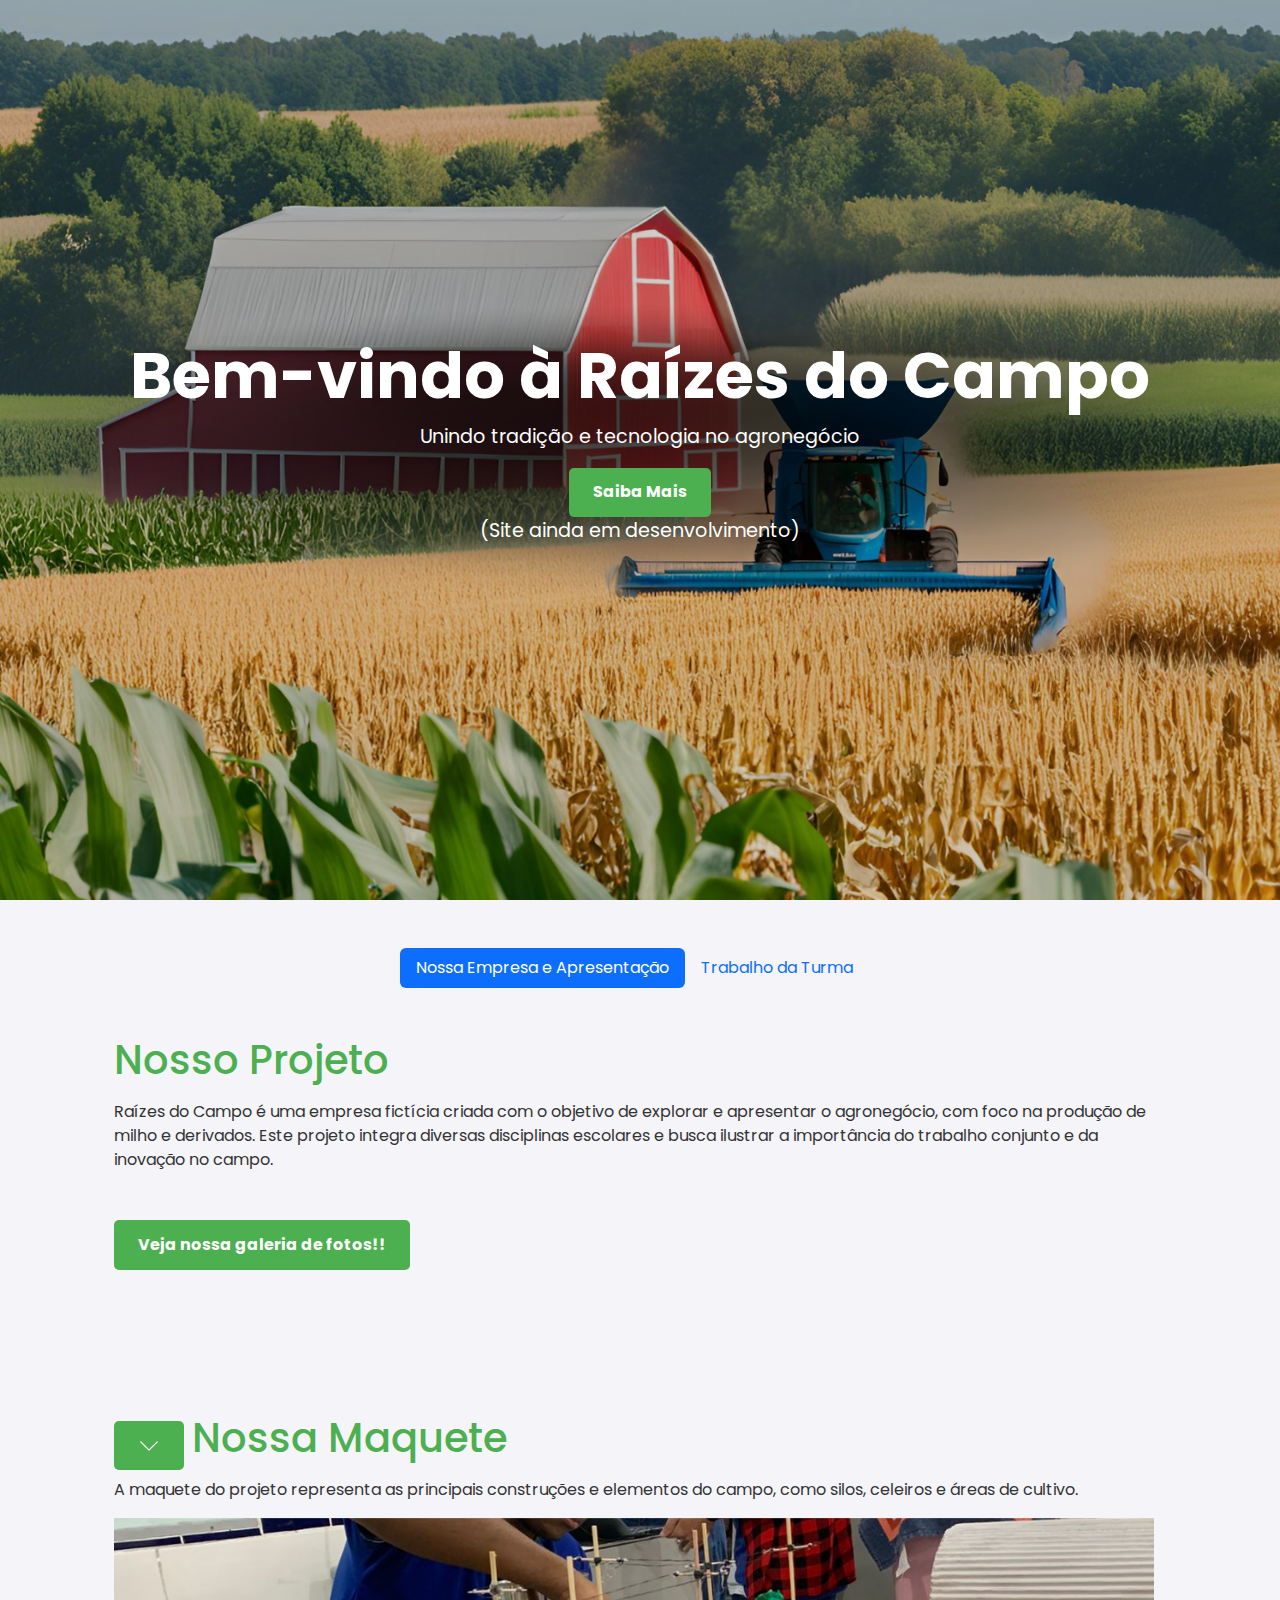
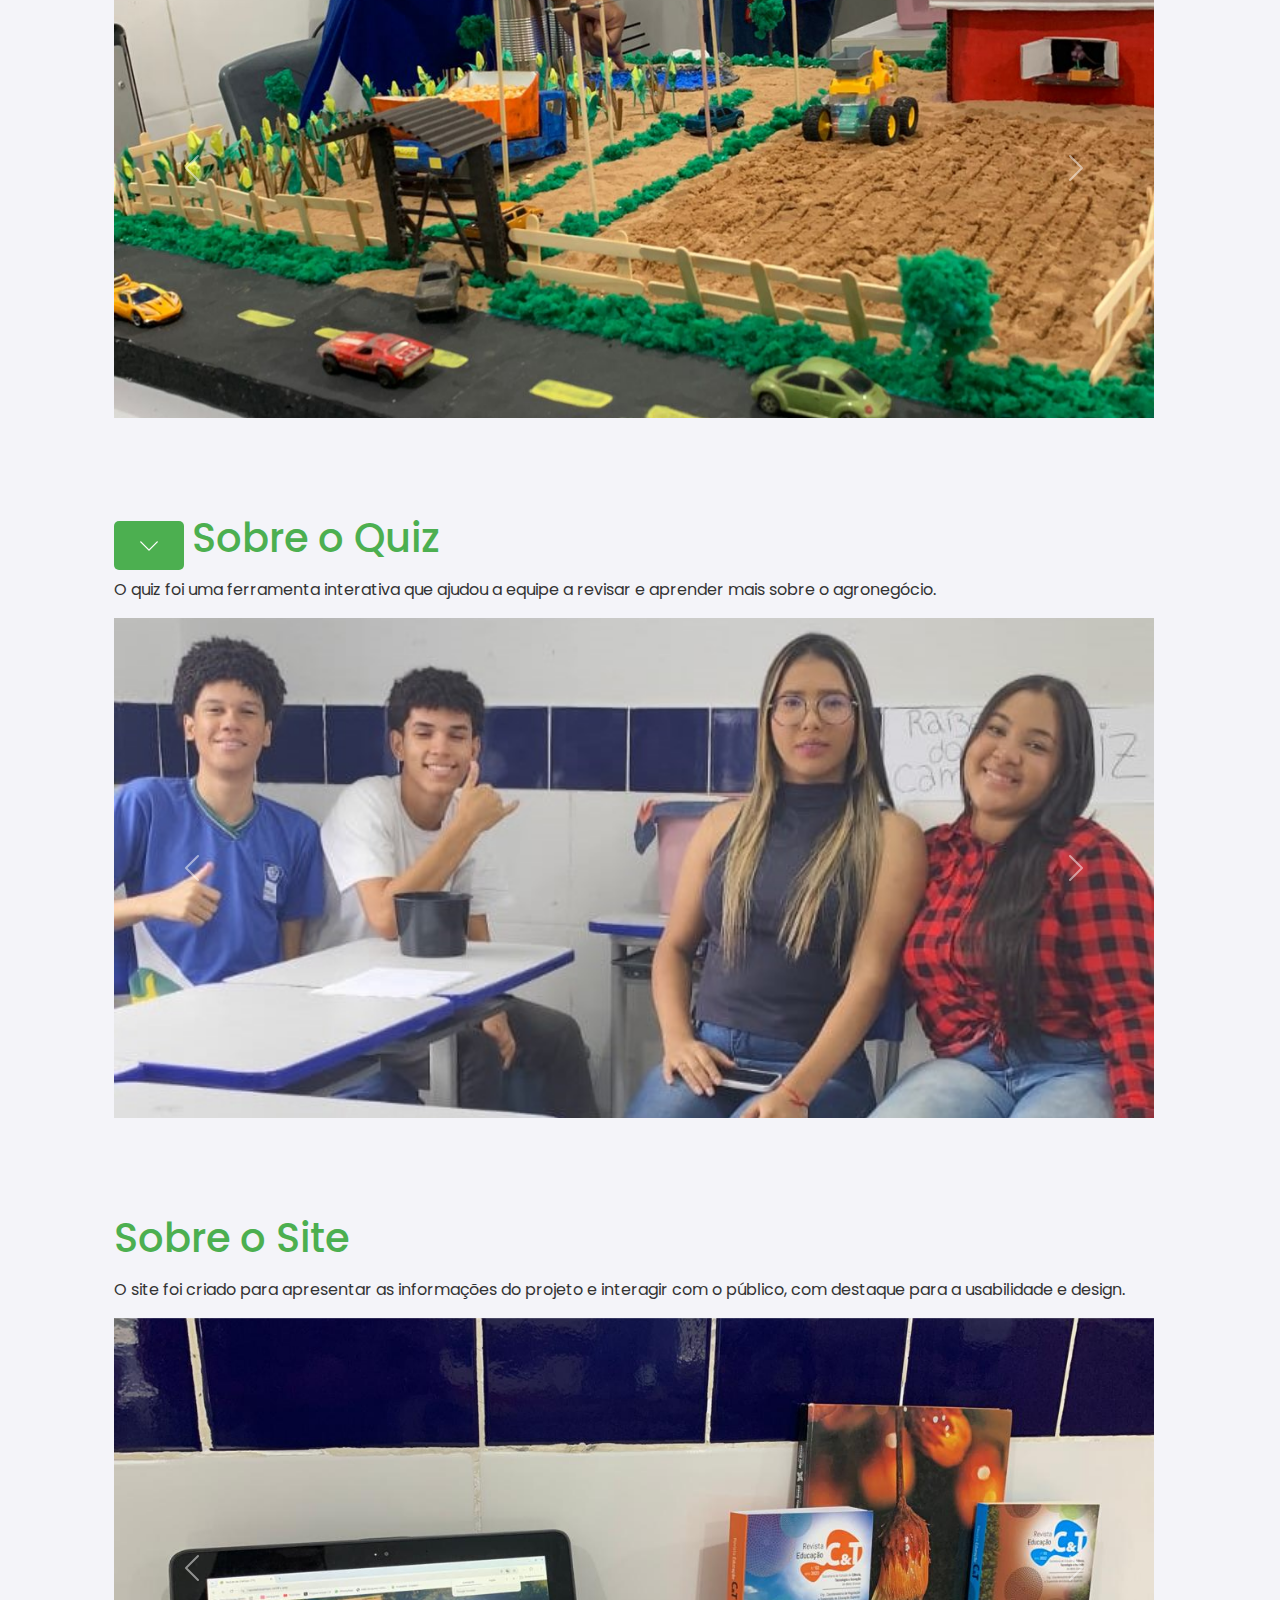
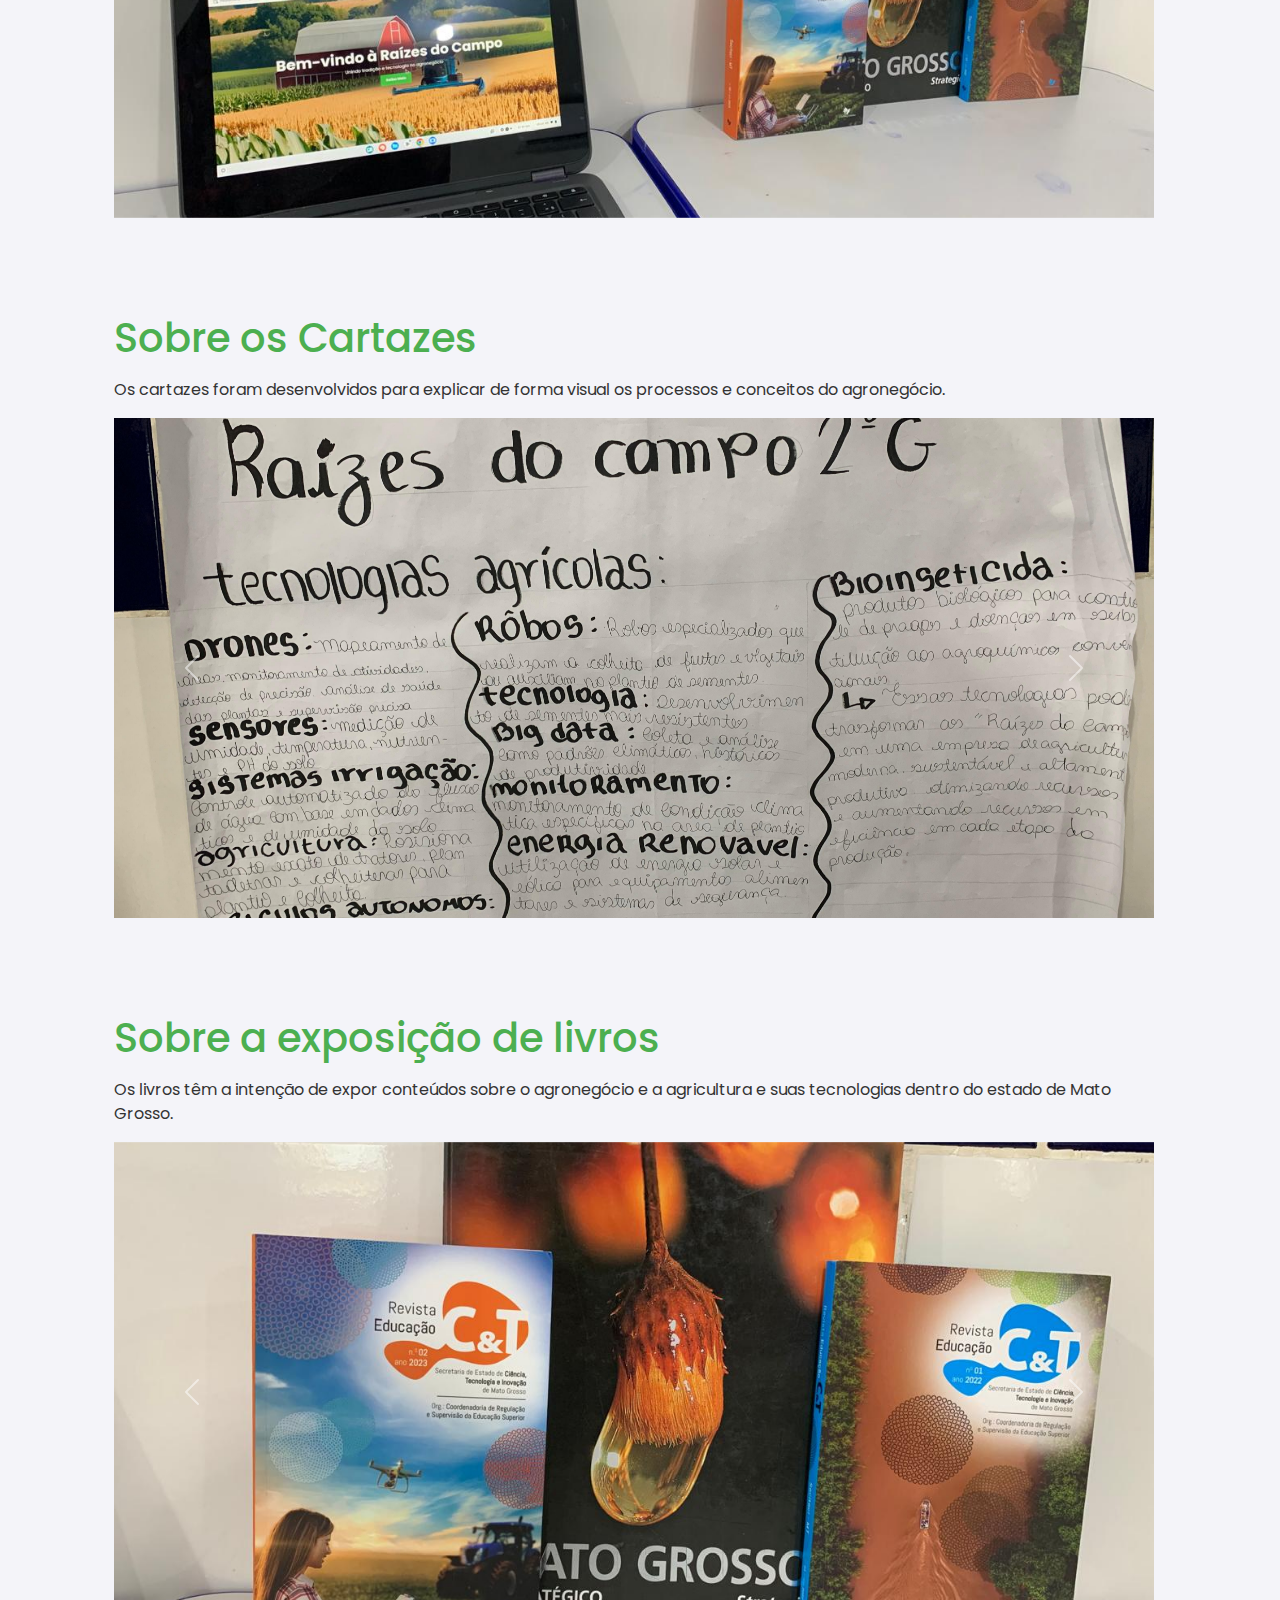
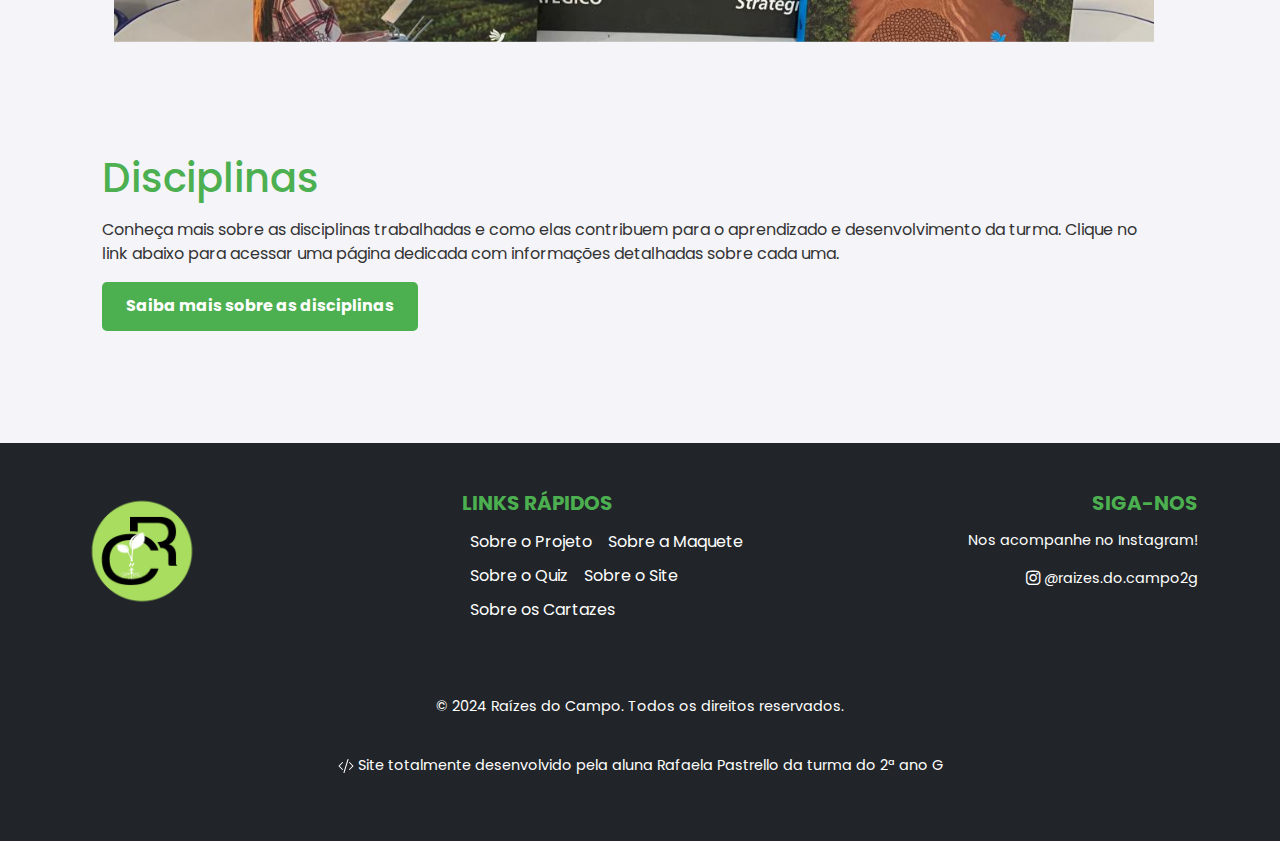
==== index.html @ 77c86e74 "format doc e quiz" ====
<!DOCTYPE html>
<html lang="pt-br">

<head>
    <meta charset="UTF-8">
    <meta name="viewport" content="width=device-width, initial-scale=1.0">
    <title>Raízes do Campo 2ªG</title>

    <!-- Favicon -->
    <link rel="icon" type="image/png" href="img/logoRC.png">

    <!-- Preconnect para Google Fonts -->
    <link rel="preconnect" href="https://fonts.googleapis.com">
    <link rel="preconnect" href="https://fonts.gstatic.com" crossorigin>

    <!-- Fonte Poppins do Google Fonts -->
    <link
        href="https://fonts.googleapis.com/css2?family=Poppins:ital,wght@0,100;0,200;0,300;0,400;0,500;0,600;0,700;0,800;0,900&display=swap"
        rel="stylesheet">

    <!-- Bootstrap CSS via CDN -->
    <link href="https://cdn.jsdelivr.net/npm/bootstrap@5.3.2/dist/css/bootstrap.min.css" rel="stylesheet">

    <link href="https://cdn.jsdelivr.net/npm/bootstrap-icons/font/bootstrap-icons.css" rel="stylesheet">


    <!-- Arquivo CSS personalizado -->
    <link rel="stylesheet" href="css/style.css">
</head>

<body>
    <!-- Hero Section -->
    <header class="hero">
        <div class="container text-center text-white">
            <h1>Bem-vindo à Raízes do Campo</h1>
            <p>Unindo tradição e tecnologia no agronegócio</p>
            <a href="#abas" class="btn btn-light btn-lg saiba-mais">Saiba Mais</a>
            <p class="text-white">(Site ainda em desenvolvimento)</p>
        </div>
    </header>

    <!-- Abas: Empresa vs. Trabalho da Turma -->
    <section id="abas" class="py-5">
        <div class="container nav" id="abas">
            <ul class="nav nav-pills" id="myTab" role="tablist">
                <li class="nav-item" role="presentation">
                    <a class="nav-link active nossa-empresa active" id="empresa-tab" data-bs-toggle="tab"
                        href="#empresa" role="tab" aria-controls="empresa" aria-selected="true">Nossa Empresa e
                        Apresentação</a>
                </li>
                <li class="nav-item" role="presentation">
                    <a class="nav-link trabalho-turma" id="trabalho-tab" data-bs-toggle="tab" href="#trabalho"
                        role="tab" aria-controls="trabalho" aria-selected="false">Trabalho da Turma</a>
                </li>
            </ul>
            <div class="tab-content" id="myTabContent">
                <!-- Aba Nossa Empresa -->
                <div class="tab-pane fade show active" id="empresa" role="tabpanel" aria-labelledby="empresa-tab">
                    <section id="sobre" class="py-5">
                        <div class="container">
                            <h2>Nosso Projeto</h2>
                            <p>Raízes do Campo é uma empresa fictícia criada com o objetivo de explorar e apresentar o
                                agronegócio, com foco na produção de milho e derivados. Este projeto integra diversas
                                disciplinas escolares e busca ilustrar a importância do trabalho conjunto e da inovação
                                no campo.</p>
                        </div>
                        <div class="container my-5">
                            <a href="html/galeria.html" class="btn btn-sm btn-primary btn-lg">
                                Veja nossa galeria de fotos!!
                            </a>
                        </div>
                    </section>

                    <!-- Seção "Sobre a Maquete" -->
                    <section id="maquete" class="py-5">
                        <div class="container">
                            <!-- Título com ícone de seta à esquerda -->
                            <div class="d-flex align-items-center">
                                <button id="toggleDescription" class="btn btn-link text-decoration-none me-2">
                                    <i class="fas fa-chevron-down"></i>
                                    <svg xmlns="http://www.w3.org/2000/svg" width="22" height="22" fill="currentColor"
                                        class="bi bi-chevron-down" viewBox="0 0 16 16">
                                        <path fill-rule="evenodd"
                                            d="M1.646 4.646a.5.5 0 0 1 .708 0L8 10.293l5.646-5.647a.5.5 0 0 1 .708.708l-6 6a.5.5 0 0 1-.708 0l-6-6a.5.5 0 0 1 0-.708" />
                                    </svg>
                                </button>
                                <h2>Nossa Maquete</h2>
                            </div>

                            <!-- Descrição inicial -->
                            <p>A maquete do projeto representa as principais construções e elementos do campo, como
                                silos, celeiros e áreas de cultivo.</p>

                            <!-- Descrição mais completa (inicialmente oculta) -->
                            <div id="fullDescription" class="d-none">
                                <p><strong>Silos:</strong><br>
                                    Os silos agrícolas são estruturas desenvolvidas para armazenar grãos e alimentos,
                                    protegendo contra as pragas e garantindo a qualidade dos alimentos pós-colheita.
                                    Portanto, seu objetivo é garantir a quantidade e a qualidade adequada de grãos,
                                    mesmo em épocas de baixa produção.</p>

                                <p><strong>Celeiro:</strong><br>
                                    O celeiro é uma construção na área rural onde comumente os agricultores armazenam
                                    cereais, o produto da colheita.</p>

                                <p><strong>Áreas de cultivo:</strong><br>
                                    A plantação em uma área de cultivo tem como objetivo principal produzir alimentos
                                    para consumo humano ou animal, bem como matérias-primas utilizadas na indústria.</p>

                                <p><strong>Caminhão arando:</strong><br>
                                    Os arados são implementos que operam nas camadas iniciais do solo, na qual as
                                    plantas irão se desenvolver. A principal função dos arados é propiciar ao solo
                                    melhores condições de aeração, infiltração, armazenamento de água e homogeneização
                                    da fertilidade.</p>

                                <p><strong>Rede elétrica:</strong><br>
                                    A rede elétrica é um dos componentes mais fundamentais da infraestrutura moderna.
                                    Ela é responsável por transportar a energia elétrica das usinas geradoras até os
                                    consumidores finais, garantindo que as residências, empresas e indústrias tenham
                                    acesso à eletricidade necessária para seu funcionamento diário.</p>

                                <p><strong>Lago:</strong><br>
                                    O lago tem importância ecossistêmica, pois atua como lar e recurso para diversas
                                    espécies animais e vegetais, sendo elas aquáticas ou terrestres. Além disso, ele
                                    carrega uma importância social, pois atua como fonte de água e alimento para as
                                    comunidades locais.</p>
                            </div>

                            <!-- Carrossel de Imagens da Maquete -->
                            <div id="carouselMaquete" class="carousel slide" data-bs-ride="carousel">
                                <div class="carousel-inner">
                                    <div class="carousel-item active">
                                        <img src="img/maquete/Imagem do WhatsApp de 2024-11-22 à(s) 08.12.58_7a744cba.jpg"
                                            class="d-block w-100" alt="Imagem da Maquete 1">
                                    </div>
                                    <div class="carousel-item">
                                        <img src="img/maquete/Imagem do WhatsApp de 2024-11-19 à(s) 12.15.29_348d0ac5.jpg"
                                            class="d-block w-100" alt="Imagem da Maquete 2">
                                    </div>
                                    <div class="carousel-item">
                                        <img src="img/maquete/mapa maquete.jpg" class="d-block w-100"
                                            alt="Imagem da Maquete 3">
                                    </div>
                                    <div class="carousel-item">
                                        <img src="img/maquete/maquete.jpg" class="d-block w-100"
                                            alt="Imagem da Maquete 4">
                                    </div>
                                </div>
                                <button class="carousel-control-prev" type="button" data-bs-target="#carouselMaquete"
                                    data-bs-slide="prev">
                                    <span class="carousel-control-prev-icon" aria-hidden="true"></span>
                                    <span class="visually-hidden">Previous</span>
                                </button>
                                <button class="carousel-control-next" type="button" data-bs-target="#carouselMaquete"
                                    data-bs-slide="next">
                                    <span class="carousel-control-next-icon" aria-hidden="true"></span>
                                    <span class="visually-hidden">Next</span>
                                </button>
                            </div>
                        </div>
                    </section>

                    <!-- Seção "Sobre o Quiz" -->
                    <section id="quiz" class="py-5">
                        <div class="container">
                            <!-- Título com ícone de seta à esquerda -->
                            <div class="d-flex align-items-center">
                                <button id="toggleQuizDescription" class="btn btn-link text-decoration-none me-2">
                                    <i class="fas fa-chevron-down"></i>
                                    <svg xmlns="http://www.w3.org/2000/svg" width="22" height="22" fill="currentColor"
                                        class="bi bi-chevron-down" viewBox="0 0 16 16">
                                        <path fill-rule="evenodd"
                                            d="M1.646 4.646a.5.5 0 0 1 .708 0L8 10.293l5.646-5.647a.5.5 0 0 1 .708.708l-6 6a.5.5 0 0 1-.708 0l-6-6a.5.5 0 0 1 0-.708" />
                                    </svg>
                                </button>
                                <h2>Sobre o Quiz</h2>
                            </div>

                            <!-- Descrição inicial -->
                            <p>O quiz foi uma ferramenta interativa que ajudou a equipe a revisar e aprender mais sobre
                                o agronegócio.</p>

                            <!-- Descrição mais completa (inicialmente oculta) -->
                            <div id="fullQuizDescription" class="d-none">
                                <p><strong>Funcionamento:</strong><br>
                                    O visitante escolhe um papel com uma pergunta e ao responder corretamente, ganha uma
                                    porção de pipoca.</p>

                                <p><strong>Perguntas e Respostas:</strong></p>
                                <ul>
                                    <li><strong>Pergunta:</strong> Qual é o principal produto agrícola produzido pela
                                        "Raízes do Campo"?<br><strong>Resposta:</strong> Milho.</li>
                                    <li><strong>Pergunta:</strong> O milho é classificado como
                                        um(a):<br><strong>Resposta:</strong> Cereal.</li>
                                    <li><strong>Pergunta:</strong> Qual é o país que mais produz milho no
                                        mundo?<br><strong>Resposta:</strong> Estados Unidos.</li>
                                    <li><strong>Pergunta:</strong> Em que época do ano o milho é geralmente plantado no
                                        Brasil?<br><strong>Resposta:</strong> Final do verão ou início da primavera.
                                    </li>
                                    <li><strong>Pergunta:</strong> Qual é o principal uso do milho na alimentação
                                        humana?<br><strong>Resposta:</strong> Produção de alimentos como farinha de
                                        milho, fubá, pipoca, e tortilhas.
                                    </li>
                                    <li><strong>Entre outras, para saber mais, acesse o drive da Raízes do Campo disponibilizada em <a href="/html/disciplinas.html" class="text-primary">Disciplinas</a></strong>
                                    </li>
                                </ul>
                            </div>

                            <!-- Carrossel de Imagens do Quiz -->
                            <div id="carouselQuiz" class="carousel slide" data-bs-ride="carousel">
                                <div class="carousel-inner">
                                    <div class="carousel-item active">
                                        <img src="img/quiz/Imagem do WhatsApp de 2024-11-22 à(s) 09.04.19_1299313e.jpg"
                                            class="d-block w-100" alt="Imagem do Quiz 1">
                                    </div>
                                    <div class="carousel-item active">
                                        <img src="img/quiz/Imagem do WhatsApp de 2024-11-22 à(s) 13.15.13_24e42596.jpg"
                                            class="d-block w-100" alt="Imagem do Quiz 1">
                                    </div>
                                    <div class="carousel-item">
                                        <img src="img/quiz/Imagem do WhatsApp de 2024-11-22 à(s) 09.04.19_7856ddce.jpg"
                                            class="d-block w-100" alt="Imagem do Quiz 2">
                                    </div>
                                    <div class="carousel-item">
                                        <img src="img/quiz/Imagem do WhatsApp de 2024-11-22 à(s) 09.04.19_d7e8662b.jpg"
                                            class="d-block w-100" alt="Imagem do Quiz 3">
                                    </div>
                                </div>
                                <button class="carousel-control-prev" type="button" data-bs-target="#carouselQuiz"
                                    data-bs-slide="prev">
                                    <span class="carousel-control-prev-icon" aria-hidden="true"></span>
                                    <span class="visually-hidden">Previous</span>
                                </button>
                                <button class="carousel-control-next" type="button" data-bs-target="#carouselQuiz"
                                    data-bs-slide="next">
                                    <span class="carousel-control-next-icon" aria-hidden="true"></span>
                                    <span class="visually-hidden">Next</span>
                                </button>
                            </div>
                        </div>
                    </section>


                    <!-- Seção "Sobre o Site" -->
                    <section id="site" class="py-5">
                        <div class="container">
                            <h2>Sobre o Site</h2>
                            <p>O site foi criado para apresentar as informações do projeto e interagir com o público,
                                com destaque para a usabilidade e design.</p>

                            <!-- Carrossel de Imagens do Site -->
                            <div id="carouselSite" class="carousel slide" data-bs-ride="carousel">
                                <div class="carousel-inner">
                                    <div class="carousel-item active">
                                        <img src="img/site/Imagem do WhatsApp de 2024-11-22 à(s) 09.07.06_2b5c9dd4.jpg"
                                            class="d-block w-100" alt="Imagem do Site 1">
                                    </div>
                                    <div class="carousel-item">
                                        <img src="img/site/Imagem do WhatsApp de 2024-11-22 à(s) 09.54.08_9da7059b.jpg"
                                            class="d-block w-100" alt="Imagem do Site 2">
                                    </div>
                                    <div class="carousel-item">
                                        <img src="img/site/Imagem do WhatsApp de 2024-11-22 à(s) 09.54.09_e91b5b65.jpg"
                                            class="d-block w-100" alt="Imagem do Site 3">
                                    </div>
                                </div>
                                <button class="carousel-control-prev" type="button" data-bs-target="#carouselSite"
                                    data-bs-slide="prev">
                                    <span class="carousel-control-prev-icon" aria-hidden="true"></span>
                                    <span class="visually-hidden">Previous</span>
                                </button>
                                <button class="carousel-control-next" type="button" data-bs-target="#carouselSite"
                                    data-bs-slide="next">
                                    <span class="carousel-control-next-icon" aria-hidden="true"></span>
                                    <span class="visually-hidden">Next</span>
                                </button>
                            </div>
                        </div>
                    </section>

                    <!-- Seção "Sobre os Cartazes" -->
                    <section id="cartazes" class="py-5">
                        <div class="container">
                            <h2>Sobre os Cartazes</h2>
                            <p>Os cartazes foram desenvolvidos para explicar de forma visual os processos e conceitos do
                                agronegócio.</p>

                            <!-- Carrossel de Imagens dos Cartazes -->
                            <div id="carouselCartazes" class="carousel slide" data-bs-ride="carousel">
                                <div class="carousel-inner">
                                    <div class="carousel-item active">
                                        <img src="img/cartazes/Imagem do WhatsApp de 2024-11-22 à(s) 09.04.18_225a8b1c.jpg"
                                            class="d-block w-100" alt="Imagem dos Cartazes 1">
                                    </div>
                                    <div class="carousel-item">
                                        <img src="img/cartazes/Imagem do WhatsApp de 2024-11-22 à(s) 09.04.18_a97eea9d.jpg"
                                            class="d-block w-100" alt="Imagem dos Cartazes 2">
                                    </div>
                                    <div class="carousel-item">
                                        <img src="img/cartazes/Imagem do WhatsApp de 2024-11-22 à(s) 09.04.19_6847c980.jpg"
                                            class="d-block w-100" alt="Imagem dos Cartazes 3">
                                    </div>
                                </div>
                                <button class="carousel-control-prev" type="button" data-bs-target="#carouselCartazes"
                                    data-bs-slide="prev">
                                    <span class="carousel-control-prev-icon" aria-hidden="true"></span>
                                    <span class="visually-hidden">Previous</span>
                                </button>
                                <button class="carousel-control-next" type="button" data-bs-target="#carouselCartazes"
                                    data-bs-slide="next">
                                    <span class="carousel-control-next-icon" aria-hidden="true"></span>
                                    <span class="visually-hidden">Next</span>
                                </button>
                            </div>
                        </div>
                    </section>

                    <!-- Seção "Sobre a exposição de Livros" -->
                    <section id="cartazes" class="py-5">
                        <div class="container">
                            <h2>Sobre a exposição de livros</h2>
                            <p>Os livros têm a intenção de expor conteúdos sobre o agronegócio e a agricultura e suas
                                tecnologias dentro do estado de Mato Grosso.</p>

                            <!-- Carrossel de Imagens dos Livros -->
                            <div id="carouselCartazes" class="carousel slide" data-bs-ride="carousel">
                                <div class="carousel-inner">
                                    <div class="carousel-item active">
                                        <img src="img/livros/Imagem do WhatsApp de 2024-11-22 à(s) 09.07.06_cf6fc9d2.jpg"
                                            class="d-block w-100" alt="Imagem dos Cartazes 1">
                                    </div>
                                    <div class="carousel-item">
                                        <img src="img/livros/Imagem do WhatsApp de 2024-11-22 à(s) 09.07.06_2b5c9dd4.jpg"
                                            class="d-block w-100" alt="Imagem dos Cartazes 2">
                                    </div>
                                </div>
                                <button class="carousel-control-prev" type="button" data-bs-target="#carouselCartazes"
                                    data-bs-slide="prev">
                                    <span class="carousel-control-prev-icon" aria-hidden="true"></span>
                                    <span class="visually-hidden">Previous</span>
                                </button>
                                <button class="carousel-control-next" type="button" data-bs-target="#carouselCartazes"
                                    data-bs-slide="next">
                                    <span class="carousel-control-next-icon" aria-hidden="true"></span>
                                    <span class="visually-hidden">Next</span>
                                </button>
                            </div>
                        </div>
                    </section>

                    <section id="disciplinas">
                        <h2>Disciplinas</h2>
                        <p>
                            Conheça mais sobre as disciplinas trabalhadas e como elas contribuem para o aprendizado e
                            desenvolvimento da turma.
                            Clique no link abaixo para acessar uma página dedicada com informações detalhadas sobre cada
                            uma.
                        </p>
                        <a href="html/disciplinas.html" target="_blank" class="btn btn-primary">Saiba mais sobre as
                            disciplinas</a>
                    </section>

                </div>

                <!-- Aba Trabalho da Turma -->
                <div class="tab-pane fade" id="trabalho" role="tabpanel" aria-labelledby="trabalho-tab">
                    <section id="divisao-setores" class="py-5">
                        <div class="container">
                            <h2>Divisão dos Setores</h2>
                            <p>A turma se dividiu em 6 setores, cada um responsável por uma parte crucial do projeto.
                                Cada setor colaborou para a construção da maquete, criação de conteúdos, e outras
                                atividades essenciais. Veja abaixo como a turma se organizou:</p>
                            <ul>
                                <li><strong>Setor 1:</strong> Maquete (Silos, Celeiro, Lago)</li>
                                <li><strong>Setor 2:</strong> Maquete (Plantação, Colheitadeira, Trabalhadores)</li>
                                <li><strong>Setor 3 e 4:</strong> Maquete (Caminhão Arando, Areia, Asfalto, Rede
                                    Elétrica, Carros, Cerca)</li>
                                <li><strong>Setor 5:</strong> Cartazes</li>
                                <li><strong>Setor 6:</strong> Comunicação (Site, Instagram, Organização de Materiais)
                                </li>
                            </ul>
                        </div>
                    </section>

                    <!-- Carrossel de Fotos da Turma -->
                    <section id="carrossel" class="bg-light py-5">
                        <div class="container">
                            <h2 class="text-center">Carrossel de Fotos da Montagem</h2>
                            <div id="carouselExampleControls" class="carousel slide" data-bs-ride="carousel">
                                <div class="carousel-inner">
                                    <div class="carousel-item active">
                                        <img src="img/montagem/Imagem do WhatsApp de 2024-11-08 à(s) 10.27.03_650d9b63.jpg"
                                            class="d-block w-100" alt="Imagem 1">
                                    </div>
                                    <div class="carousel-item">
                                        <img src="img/montagem/Imagem do WhatsApp de 2024-11-08 à(s) 10.27.04_6889cb8f.jpg"
                                            class="d-block w-100" alt="Imagem 2">
                                    </div>
                                    <div class="carousel-item">
                                        <img src="img/montagem/Imagem do WhatsApp de 2024-11-08 à(s) 10.27.13_cb88b5dd.jpg"
                                            class="d-block w-100" alt="Imagem 3">
                                    </div>
                                    <div class="carousel-item">
                                        <img src="img/montagem/Imagem do WhatsApp de 2024-11-08 à(s) 10.27.14_3b37b162.jpg"
                                            class="d-block w-100" alt="Imagem 3">
                                    </div>
                                    <div class="carousel-item">
                                        <img src="img/montagem/Imagem do WhatsApp de 2024-11-08 à(s) 10.31.23_d74bd13a.jpg"
                                            class="d-block w-100" alt="Imagem 3">
                                    </div>
                                    <div class="carousel-item">
                                        <img src="img/montagem/Imagem do WhatsApp de 2024-11-08 à(s) 11.17.25_633b9d8f.jpg"
                                            class="d-block w-100" alt="Imagem 3">
                                    </div>
                                </div>
                                <button class="carousel-control-prev" type="button"
                                    data-bs-target="#carouselExampleControls" data-bs-slide="prev">
                                    <span class="carousel-control-prev-icon" aria-hidden="true"></span>
                                    <span class="visually-hidden">Previous</span>
                                </button>
                                <button class="carousel-control-next" type="button"
                                    data-bs-target="#carouselExampleControls" data-bs-slide="next">
                                    <span class="carousel-control-next-icon" aria-hidden="true"></span>
                                    <span class="visually-hidden">Next</span>
                                </button>
                            </div>
                        </div>
                    </section>

                    <!-- Galeria dos Participantes -->
                    <section id="galeria" class="py-5">
                        <div class="container">
                            <h2 class="text-center">Galeria dos Participantes</h2>
                            <p class="text-center">Aqui estão as fotos de cada participante do trabalho.</p>
                            <div class="row">
                                <!-- Participante 1 -->
                                <div class="col-lg-2 col-md-4 col-4 text-center">
                                    <img src="img/alunos/Aline.png" alt="Participante 1"
                                        class="img-fluid rounded-circle mb-4" style="width: 150px; height: 150px;">
                                    <h5>Aline</h5>
                                </div>
                                <!-- Participante 2 -->
                                <div class="col-lg-2 col-md-4 col-4 text-center">
                                    <img src="img/alunos/Alanna.png" alt="Participante 2"
                                        class="img-fluid rounded-circle mb-4" style="width: 150px; height: 150px;">
                                    <h5>Alanna</h5>
                                </div>
                                <!-- Participante 3 -->
                                <div class="col-lg-2 col-md-4 col-4 text-center">
                                    <img src="img/alunos/Daniel.png" alt="Participante 3"
                                        class="img-fluid rounded-circle mb-4" style="width: 150px; height: 150px;">
                                    <h5>Daniel</h5>
                                </div>
                                <!-- Participante 4 -->
                                <div class="col-lg-2 col-md-4 col-4 text-center">
                                    <img src="img/alunos/Francisco.png" alt="Participante 4"
                                        class="img-fluid rounded-circle mb-4" style="width: 150px; height: 150px;">
                                    <h5>Francisco</h5>
                                </div>
                                <!-- Participante 5 -->
                                <div class="col-lg-2 col-md-4 col-4 text-center">
                                    <img src="img/alunos/Gabriel.png" alt="Participante 5"
                                        class="img-fluid rounded-circle mb-4" style="width: 150px; height: 150px;">
                                    <h5>Gabriel</h5>
                                </div>
                                <!-- Participante 6 -->
                                <div class="col-lg-2 col-md-4 col-4 text-center">
                                    <img src="img/alunos/Guilberth.png" alt="Participante 6"
                                        class="img-fluid rounded-circle mb-4" style="width: 150px; height: 150px;">
                                    <h5>Guilberth</h5>
                                </div>
                                <!-- Participante 7 -->
                                <div class="col-lg-2 col-md-4 col-4 text-center">
                                    <img src="img/alunos/Hevelyn.png" alt="Participante 7"
                                        class="img-fluid rounded-circle mb-4" style="width: 150px; height: 150px;">
                                    <h5>Hevelyn</h5>
                                </div>
                                <!-- Participante 8 -->
                                <div class="col-lg-2 col-md-4 col-4 text-center">
                                    <img src="img/alunos/Ingridy.png" alt="Participante 8"
                                        class="img-fluid rounded-circle mb-4" style="width: 150px; height: 150px;">
                                    <h5>Ingridy</h5>
                                </div>
                                <!-- Participante 9 -->
                                <div class="col-lg-2 col-md-4 col-4 text-center">
                                    <img src="img/alunos/Joao.png" alt="Participante 9"
                                        class="img-fluid rounded-circle mb-4" style="width: 150px; height: 150px;">
                                    <h5>João</h5>
                                </div>
                                <!-- Participante 10 -->
                                <div class="col-lg-2 col-md-4 col-4 text-center">
                                    <img src="img/alunos/Jose.png" alt="Participante 10"
                                        class="img-fluid rounded-circle mb-4" style="width: 150px; height: 150px;">
                                    <h5>José</h5>
                                </div>
                                <!-- Participante 11 -->
                                <div class="col-lg-2 col-md-4 col-4 text-center">
                                    <img src="img/alunos/Kamilly.png" alt="Participante 11"
                                        class="img-fluid rounded-circle mb-4" style="width: 150px; height: 150px;">
                                    <h5>Kamilly</h5>
                                </div>
                                <!-- Participante 12 -->
                                <div class="col-lg-2 col-md-4 col-4 text-center">
                                    <img src="img/alunos/Katherin.png" alt="Participante 12"
                                        class="img-fluid rounded-circle mb-4" style="width: 150px; height: 150px;">
                                    <h5>Katherin</h5>
                                </div>
                                <!-- Participante 13 -->
                                <div class="col-lg-2 col-md-4 col-4 text-center">
                                    <img src="img/alunos/Klebson.png" alt="Participante 13"
                                        class="img-fluid rounded-circle mb-4" style="width: 150px; height: 150px;">
                                    <h5>Klebson</h5>
                                </div>
                                <!-- Participante 14 -->
                                <div class="col-lg-2 col-md-4 col-4 text-center">
                                    <img src="img/alunos/Luiz.png" alt="Participante 14"
                                        class="img-fluid rounded-circle mb-4" style="width: 150px; height: 150px;">
                                    <h5>Luiz</h5>
                                </div>
                                <!-- Participante 15 -->
                                <div class="col-lg-2 col-md-4 col-4 text-center">
                                    <img src="img/alunos/Maria.png" alt="Participante 15"
                                        class="img-fluid rounded-circle mb-4" style="width: 150px; height: 150px;">
                                    <h5>Maria Eduarda</h5>
                                </div>
                                <!-- Participante 16 -->
                                <div class="col-lg-2 col-md-4 col-4 text-center">
                                    <img src="img/alunos/Maryanne.png" alt="Participante 16"
                                        class="img-fluid rounded-circle mb-4" style="width: 150px; height: 150px;">
                                    <h5>Maryanne</h5>
                                </div>
                                <!-- Participante 17 -->
                                <div class="col-lg-2 col-md-4 col-4 text-center">
                                    <img src="img/alunos/Melissa.jpg" alt="Participante 17"
                                        class="img-fluid rounded-circle mb-4" style="width: 150px; height: 150px;">
                                    <h5>Melissa</h5>
                                </div>
                                <!-- Participante 18 -->
                                <div class="col-lg-2 col-md-4 col-4 text-center">
                                    <img src="img/alunos/Paulo.png" alt="Participante 18"
                                        class="img-fluid rounded-circle mb-4" style="width: 150px; height: 150px;">
                                    <h5>Paulo</h5>
                                </div>
                                <!-- Participante 19 -->
                                <div class="col-lg-2 col-md-4 col-4 text-center">
                                    <img src="img/alunos/RafaLopes.png" alt="Participante 19"
                                        class="img-fluid rounded-circle mb-4" style="width: 150px; height: 150px;">
                                    <h5>Rafaela Lopes</h5>
                                </div>
                                <!-- Participante 20 -->
                                <div class="col-lg-2 col-md-4 col-4 text-center">
                                    <img src="img/alunos/RafaPastrello.png" alt="Participante 20"
                                        class="img-fluid rounded-circle mb-4" style="width: 150px; height: 150px;">
                                    <h5>Rafaela Pastrello</h5>
                                </div>
                                <!-- Participante 21 -->
                                <div class="col-lg-2 col-md-4 col-4 text-center">
                                    <img src="img/alunos/Rogerio.png" alt="Participante 21"
                                        class="img-fluid rounded-circle mb-4" style="width: 150px; height: 150px;">
                                    <h5>Rogério</h5>
                                </div>
                                <!-- Participante 22 -->
                                <div class="col-lg-2 col-md-4 col-4 text-center">
                                    <img src="img/alunos/Vitoria.png" alt="Participante 22"
                                        class="img-fluid rounded-circle mb-4" style="width: 150px; height: 150px;">
                                    <h5>Vitória</h5>
                                </div>
                            </div>
                        </div>
                    </section>

                </div>
            </div>
        </div>
    </section>

    <!-- Rodapé -->
    <footer class="bg-dark text-white py-5">
        <div class="container">
            <div class="row">
                <!-- Coluna 1: Logo -->
                <div class="col-md-4 mb-4 text-center text-md-start">
                    <img src="img/logoRC.png" alt="Logo Raízes do Campo" class="img-fluid">
                </div>

                <!-- Coluna 2: Links Rápidos -->
                <div class="col-md-4 mb-4">
                    <h5>Links Rápidos</h5>
                    <ul class="list-unstyled d-flex flex-wrap justify-content-center justify-content-md-start">
                        <li><a href="#sobre" class="text-white mx-2">Sobre o Projeto</a></li>
                        <li><a href="#maquete" class="text-white mx-2">Sobre a Maquete</a></li>
                        <li><a href="#quiz" class="text-white mx-2">Sobre o Quiz</a></li>
                        <li><a href="#site" class="text-white mx-2">Sobre o Site</a></li>
                        <li><a href="#cartazes" class="text-white mx-2">Sobre os Cartazes</a></li>
                    </ul>
                </div>

                <!-- Coluna 3: Instagram -->
                <div class="col-md-4 mb-4 text-center text-md-end">
                    <h5>Siga-nos</h5>
                    <p>Nos acompanhe no Instagram!</p>
                    <a href="https://www.instagram.com/raizes.do.campo2g" target="_blank" class="text-white">
                        <i class="bi bi-instagram"></i> @raizes.do.campo2g
                    </a>
                </div>
            </div>

            <!-- Linha Final do Rodapé -->
            <div class="row">
                <div class="col text-center mt-4">
                    <p>&copy; 2024 Raízes do Campo. Todos os direitos reservados.</p>
                    <br>
                    <p>
                        <svg xmlns="http://www.w3.org/2000/svg" width="16" height="16" fill="currentColor"
                            class="bi bi-code-slash" viewBox="0 0 16 16">
                            <path
                                d="M10.478 1.647a.5.5 0 1 0-.956-.294l-4 13a.5.5 0 0 0 .956.294zM4.854 4.146a.5.5 0 0 1 0 .708L1.707 8l3.147 3.146a.5.5 0 0 1-.708.708l-3.5-3.5a.5.5 0 0 1 0-.708l3.5-3.5a.5.5 0 0 1 .708 0m6.292 0a.5.5 0 0 0 0 .708L14.293 8l-3.147 3.146a.5.5 0 0 0 .708.708l3.5-3.5a.5.5 0 0 0 0-.708l-3.5-3.5a.5.5 0 0 0-.708 0" />
                        </svg>
                        Site totalmente desenvolvido pela aluna Rafaela Pastrello da turma do 2ª ano G
                    </p>
                </div>
            </div>
        </div>
    </footer>


    <!-- Bootstrap JS via CDN -->
    <script src="https://cdn.jsdelivr.net/npm/bootstrap@5.3.2/dist/js/bootstrap.bundle.min.js"></script>

    <!-- Arquivo JS personalizado -->
    <script src="js/script.js"></script>
</body>

</html>
---- css/style.css ----
/* Global Styles */
body {
    font-family: 'Poppins', sans-serif;
    margin: 0;
    padding: 0;
    background-color: #f4f4f9;
    color: #333;
}

/* Hero Section */
.hero {
    background: url('../img/hero.png') no-repeat center center/cover;
    height: 100vh;
    color: white;
    display: flex;
    align-items: center;
    justify-content: center;
    text-align: center;
}

/* Tamanho maior para o título da seção hero */
.hero h1 {
    font-size: 4rem; /* Ajuste o tamanho conforme desejado */
    font-weight: 700; /* Peso da fonte */
}

.saiba-mais:hover {
    color: #ffffff;
    background-color: #4CAF50;
}



/* Section Styling */
section {
    padding: 4rem 2rem;
}

section h2 {
    font-size: 2.5rem;
    margin-bottom: 1rem;
    color: #4CAF50;
}

/* Carrossel: ajuste para melhor visualização em dispositivos móveis */
.carousel-inner img {
    max-height: 500px;  /* Ajusta a altura das imagens para garantir uma boa visualização */
    object-fit: cover;  /* Garante que as imagens se ajustem ao tamanho sem distorcer */
}

/* Estilo para o botão */
.btn {
    display: inline-block;
    padding: 0.8rem 1.5rem;
    font-size: 1rem;
    font-weight: bold;
    text-align: center;
    color: white;
    background-color: #4CAF50;
    border: none;
    border-radius: 5px;
    text-decoration: none;
    transition: background-color 0.3s;
}

.btn:hover {
    background-color: #45a049; /* Efeito hover */
}

/* Estilo da página disciplinas.html */
#lista-disciplinas {
    padding: 2rem;
    max-width: 800px;
    margin: 0 auto; /* Centraliza a seção na tela */
}

#lista-disciplinas article {
    margin-bottom: 2rem;
    padding: 1rem;
    border: 1px solid #ddd;
    border-radius: 5px;
    background-color: #f9f9f9;
}

#lista-disciplinas article h2 {
    color: #4CAF50;
    font-size: 1.8rem;
    margin-bottom: 0.5rem;
}

#lista-disciplinas article p {
    font-size: 1rem;
    line-height: 1.5;
    color: #555;
}

/* Card Styles */
.card {
    border: none;
    border-radius: 12px;
}

.card-title {
    font-size: 1.5rem;
}

.card p {
    font-size: 1rem;
    color: #555;
}

/* Header Styles */
header h1 {
    font-size: 2.5rem;
}

header p {
    font-size: 1.2rem;
}

/* Footer */
footer {
    font-size: 0.9rem;
    background: #111;
}


/* Estilização do Footer */
footer {
    background-color: #222;
    color: white;
    padding-top: 30px;
    padding-bottom: 30px;
}

/* Logo no Footer */
footer .img-fluid {
    max-width: 120px;
    margin-bottom: 20px;
}

/* Títulos de cada seção do Footer */
footer h5 {
    font-weight: bold;
    color: #4CAF50; /* Verde que combina com o tema */
    text-transform: uppercase;
    margin-bottom: 15px;
}

/* Links no Footer */
footer a {
    color: white;
    text-decoration: none;
}

footer a:hover {
    color: #4CAF50; /* Efeito hover verde */
}

/* Links Rápidos: Estilo das listas */
footer ul {
    padding-left: 0;
    list-style: none;
}

footer ul li {
    margin-bottom: 10px;
}

footer ul li a {
    font-size: 1rem;
    color: white;
    transition: color 0.3s;
}

footer ul li a:hover {
    color: #4CAF50;
}

/* Responsividade */
@media (max-width: 768px) {
    footer .col-md-4 {
        text-align: center;
        margin-bottom: 30px;
    }

    footer .row.mt-4 {
        margin-top: 20px;
    }

    footer .img-fluid {
        max-width: 100px;
    }

    footer h5 {
        font-size: 1.2rem;
    }

    footer a {
        font-size: 1rem;
    }

    #galeria .col-md-3 {
        flex: 0 0 33.33%; /* Cada perfil ocupa um terço da linha */
        max-width: 33.33%; /* Limita a largura máxima a um terço */
    }

    #galeria img {
        width: 100px; /* Reduz o tamanho das imagens */
        height: 100px; /* Mantém o formato circular */
    }

    #galeria h5 {
        font-size: 0.9rem; /* Reduz o tamanho da fonte do nome */
    }

    section {
        padding: 2rem 1rem; /* Reduz o padding lateral em telas menores */
    }
}

/* Ajuste para telas muito pequenas */
@media (max-width: 576px) {
    #galeria .col-md-3 {
        flex: 0 0 50%; /* Cada perfil ocupa metade da linha */
        max-width: 50%; /* Limita a largura máxima a metade */
    }

    #galeria img {
        width: 80px; /* Reduz ainda mais as imagens */
        height: 80px;
    }

    #galeria h5 {
        font-size: 0.8rem; /* Fonte menor para os nomes */
    }

/* Galeria dos Participantes */
#galeria {
    padding: 3rem 0; /* Padding padrão, para telas maiores */
}

/* Ajuste para telas menores */
@media (max-width: 768px) {
    /* Remove as margens laterais no container */
    .container {
        padding-left: 0;
        padding-right: 0;
    }

    /* Remove o padding da seção de galeria para telas menores */
    #galeria {
        padding-left: 0;
        padding-right: 0;
    }
}


    section {
        padding: 1.5rem 0.5rem; /* Padding ainda menor para dispositivos pequenos */
    }

    #abas .nav-pills .nav-link {
        font-size: 12px; /* Reduz o tamanho da fonte */
        padding: 0.5rem 0.5rem; /* Ajusta o espaçamento interno */
    }

    #abas .nav-pills {
        display: flex; /* Flexbox dentro do contêiner de abas */
        justify-content: center; /* Centraliza as abas horizontalmente */
        padding-left: 0; /* Remove a margem padrão */
        list-style: none; /* Remove os marcadores */
    }

    #abas .nav-item {
        flex: 1; /* Faz as abas ocuparem o mesmo espaço */
        text-align: center; /* Centraliza o texto das abas */
    }
}

/* Centraliza as abas */
#abas {
    display: flex; /* Ativa o Flexbox */
    justify-content: center; /* Centraliza horizontalmente */
    width: 100%; /* Garante que o contêiner ocupe toda a largura disponível */
}

/* Opcional: Centraliza o texto das abas se necessário */
#abas .nav-pills .nav-item {
    text-align: center; /* Centraliza o texto das abas */
}
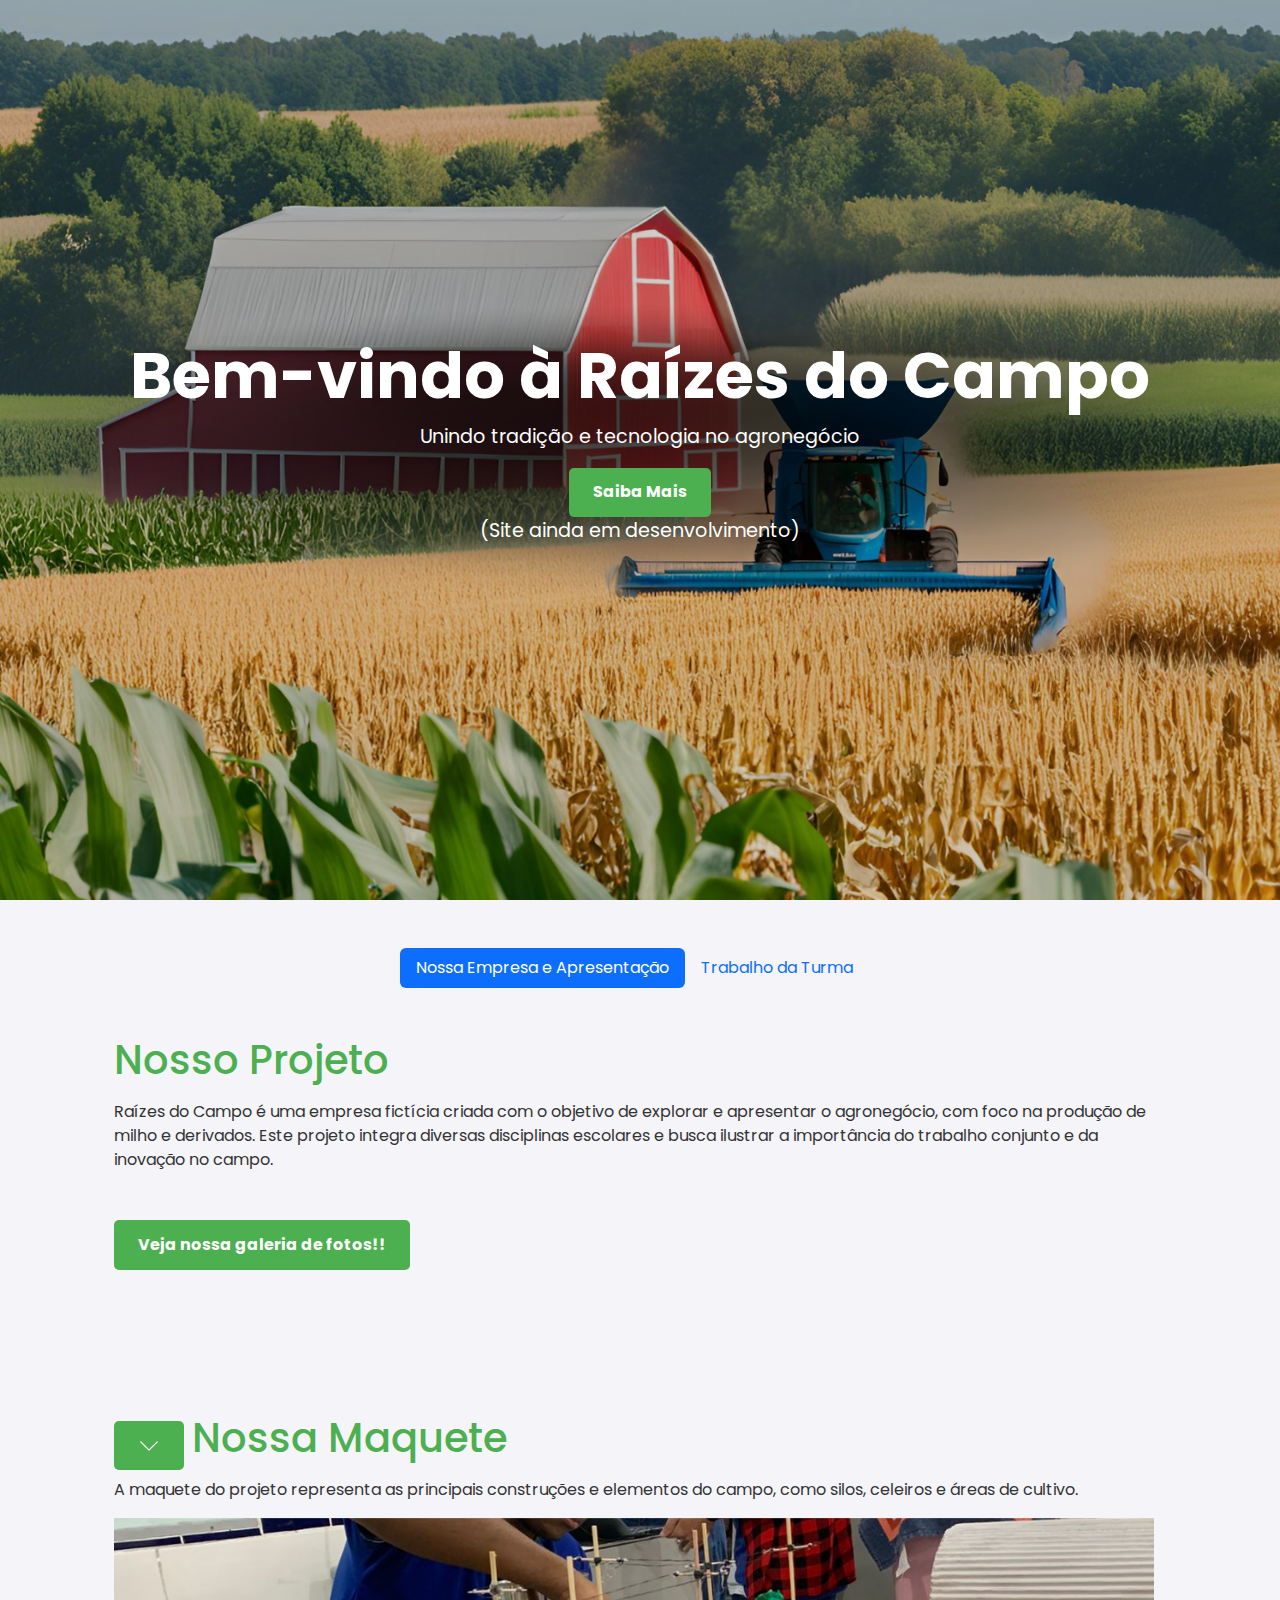
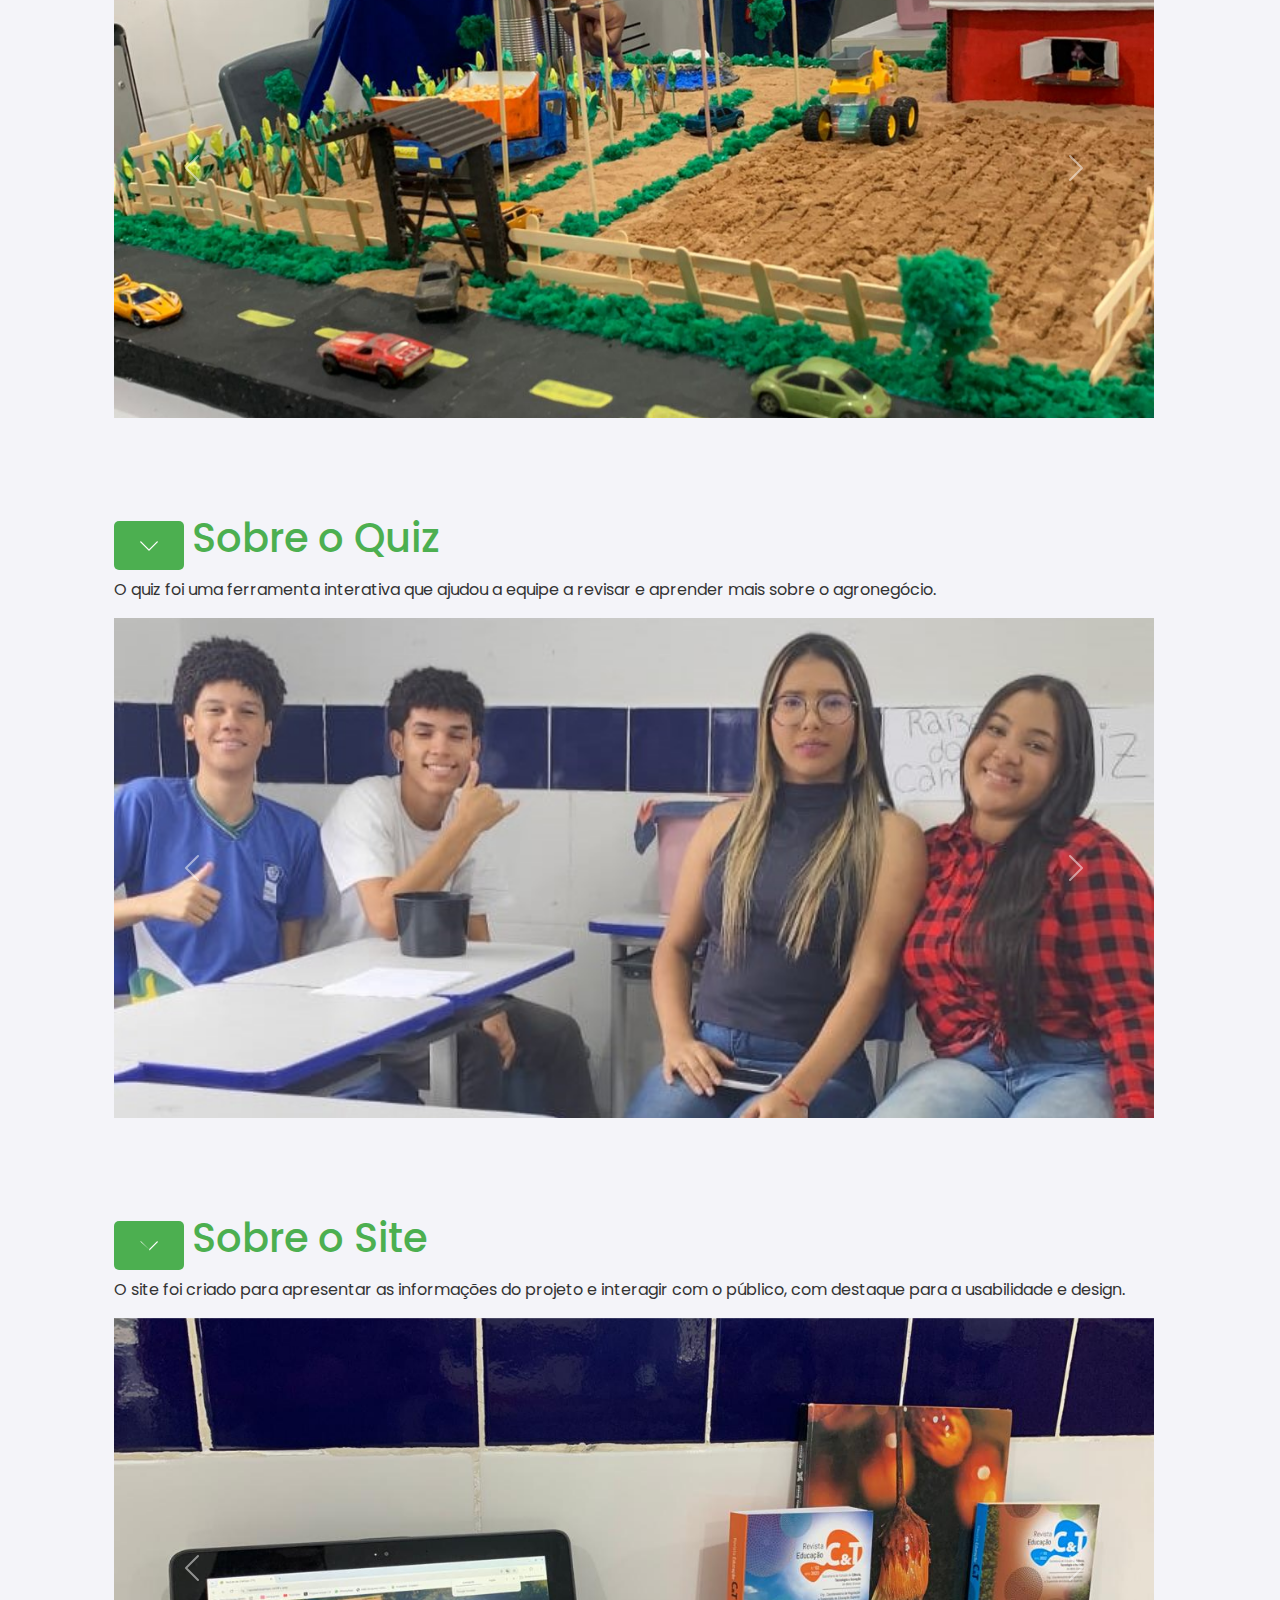
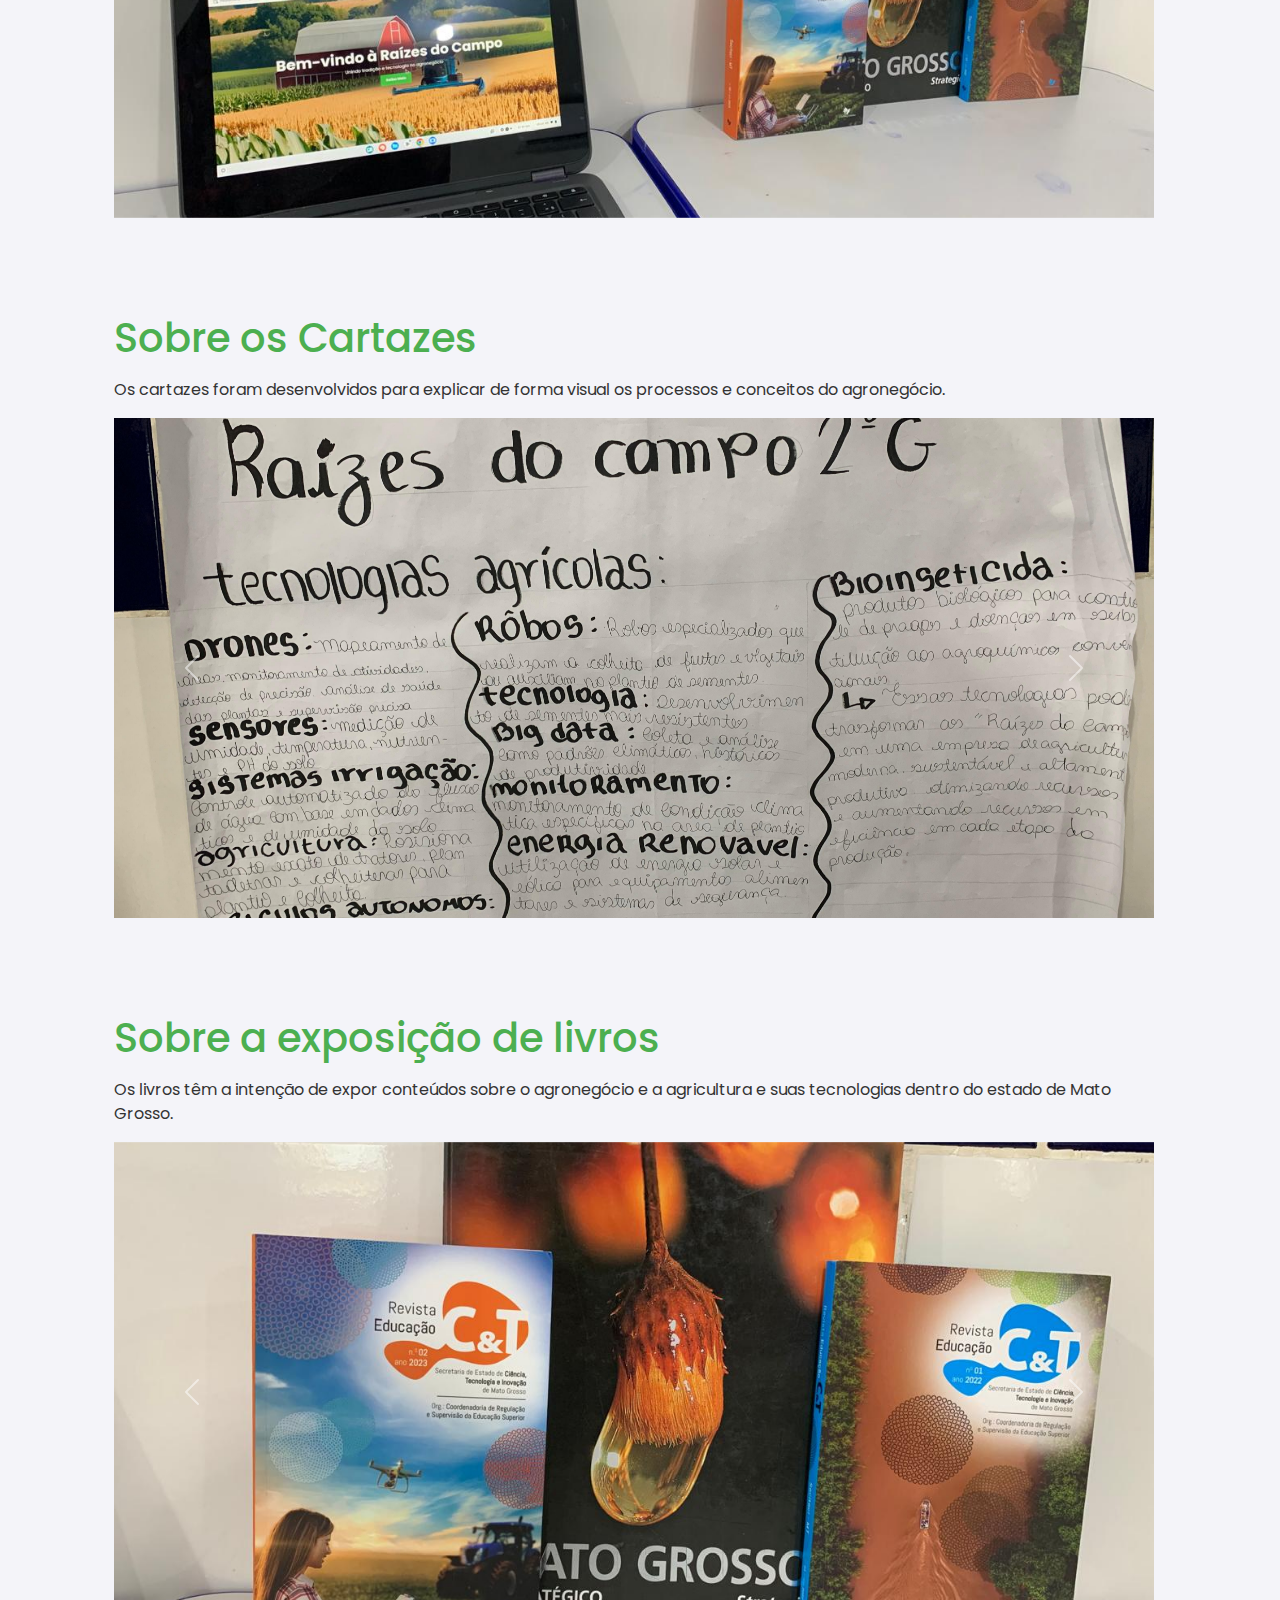
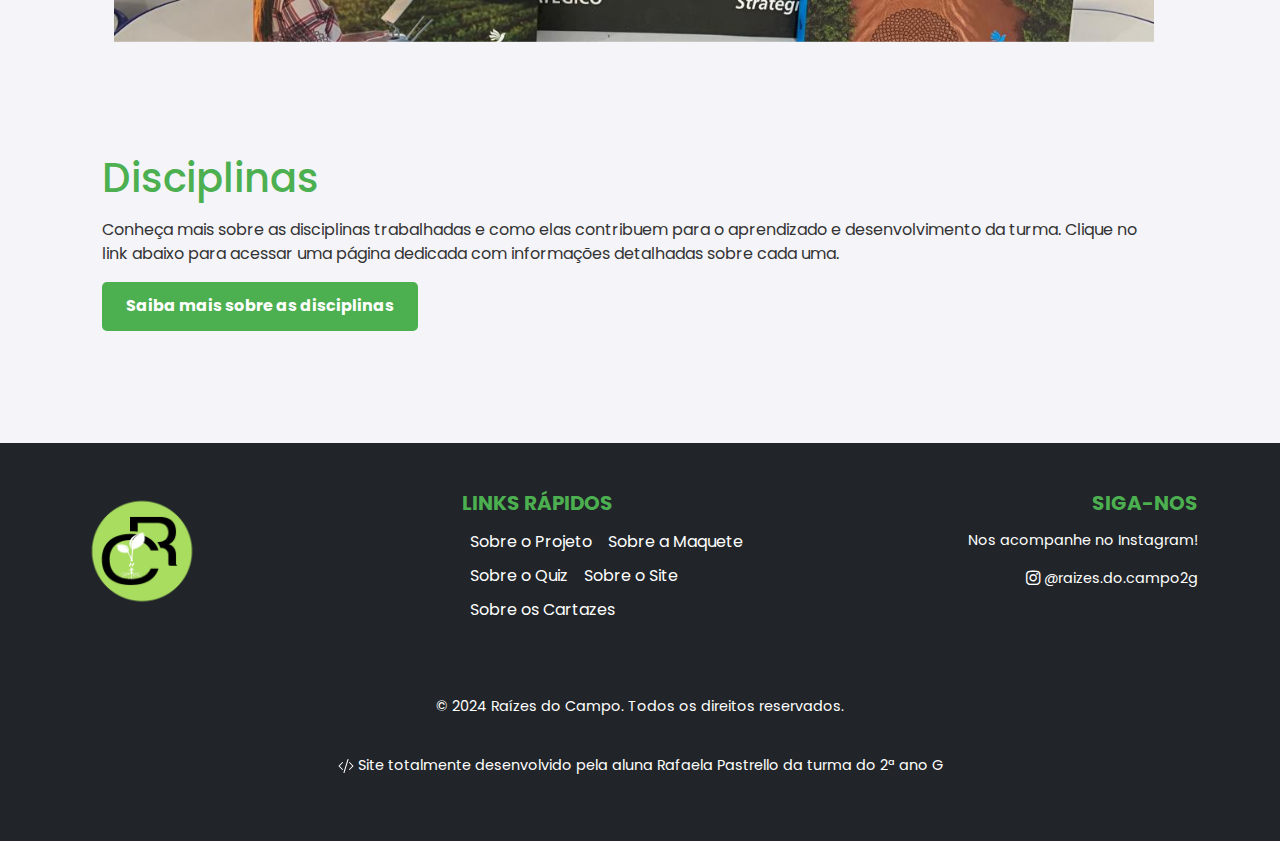
==== commit 52528ea8: "descrição site" ====
--- a/index.html
+++ b/index.html
@@ -201,7 +201,9 @@
                                         humana?<br><strong>Resposta:</strong> Produção de alimentos como farinha de
                                         milho, fubá, pipoca, e tortilhas.
                                     </li>
-                                    <li><strong>Entre outras, para saber mais, acesse o drive da Raízes do Campo disponibilizada em <a href="/html/disciplinas.html" class="text-primary">Disciplinas</a></strong>
+                                    <li><strong>Entre outras, para saber mais, acesse o drive da Raízes do Campo
+                                            disponibilizada em <a href="/html/disciplinas.html"
+                                                class="text-primary">Disciplinas</a></strong>
                                     </li>
                                 </ul>
                             </div>
@@ -240,13 +242,48 @@
                         </div>
                     </section>
 
-
                     <!-- Seção "Sobre o Site" -->
                     <section id="site" class="py-5">
                         <div class="container">
-                            <h2>Sobre o Site</h2>
+                            <!-- Título com ícone de seta à esquerda -->
+                            <div class="d-flex align-items-center">
+                                <button id="toggleSiteDescription" class="btn btn-link text-decoration-none me-2">
+                                    <i class="fas fa-chevron-down"></i>
+                                    <svg xmlns="http://www.w3.org/2000/svg" width="22" height="22" fill="currentColor"
+                                        class="bi bi-chevron-down" viewBox="0 0 16 16">
+                                        <path fill-rule="evenodd"
+                                            d="M1.646 4.646a.5.5 0 0 1 .708 0L8 10.293l5.646-5.647a.5.5 0 0 1 .708.708l-6 6a.5.5 0 0 1 0-.708" />
+                                    </svg>
+                                </button>
+                                <h2>Sobre o Site</h2>
+                            </div>
+
+                            <!-- Descrição inicial -->
                             <p>O site foi criado para apresentar as informações do projeto e interagir com o público,
                                 com destaque para a usabilidade e design.</p>
+
+                            <!-- Descrição mais completa (inicialmente oculta) -->
+                            <div id="fullSiteDescription" class="d-none">
+                                <p>Ele conta com a nossa galeria completa de fotos, informações sobre o nosso projeto,
+                                    como: “Nossa Maquete”, “Sobre o Quiz”, “Sobre o Site”, “Sobre os Cartazes”, “Sobre a
+                                    exposição de livros” e o vínculo com as disciplinas.</p>
+
+                                <p>Sendo que na página inicial está dividido em informações sobre a “Nossa Empresa e
+                                    Apresentação” e outra aba mostrando o “Trabalho da Turma”.</p>
+
+                                <p>Foi desenvolvido pela aluna Rafaela Pastrello da turma 2G, que estuda programação há
+                                    2 anos, e atualmente trabalha na Cyber E-dux, uma empresa especializada em educação
+                                    tecnológica.</p>
+
+                                <p>O site foi desenvolvido em menos de uma semana, não apresenta boas práticas de
+                                    programação pois foi focado apenas no frontend, pela falta de tempo. Mas a
+                                    desenvolvedora tem a intenção de aprimorar o código utilizando uma linguagem de
+                                    programação backend e fazendo o uso de um banco de dados.</p>
+
+                                <p>O código do site está disponível no GitHub da desenvolvedora: <a
+                                        href="https://github.com/rafapastrello/Raizes-do-Campo.git"
+                                        target="_blank">https://github.com/rafapastrello/Raizes-do-Campo.git</a></p>
+                            </div>
 
                             <!-- Carrossel de Imagens do Site -->
                             <div id="carouselSite" class="carousel slide" data-bs-ride="carousel">
@@ -277,6 +314,7 @@
                             </div>
                         </div>
                     </section>
+
 
                     <!-- Seção "Sobre os Cartazes" -->
                     <section id="cartazes" class="py-5">
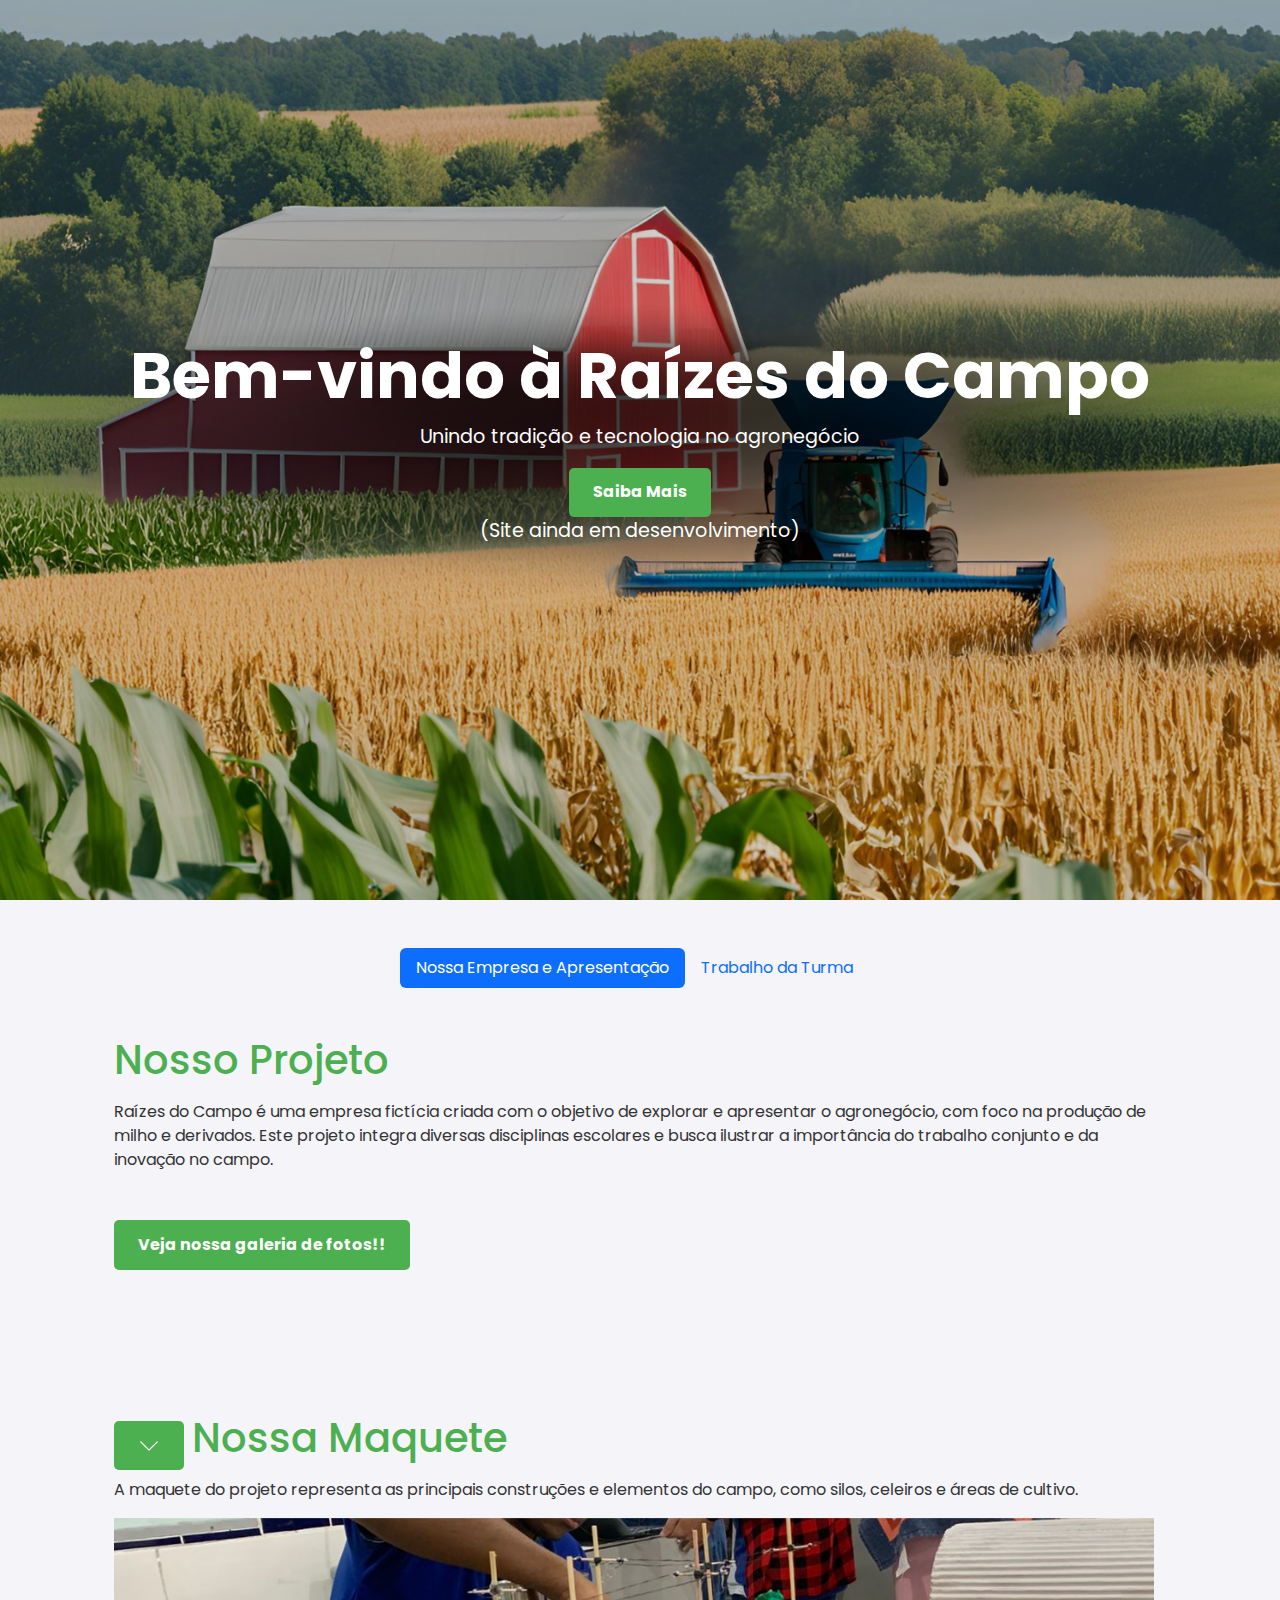
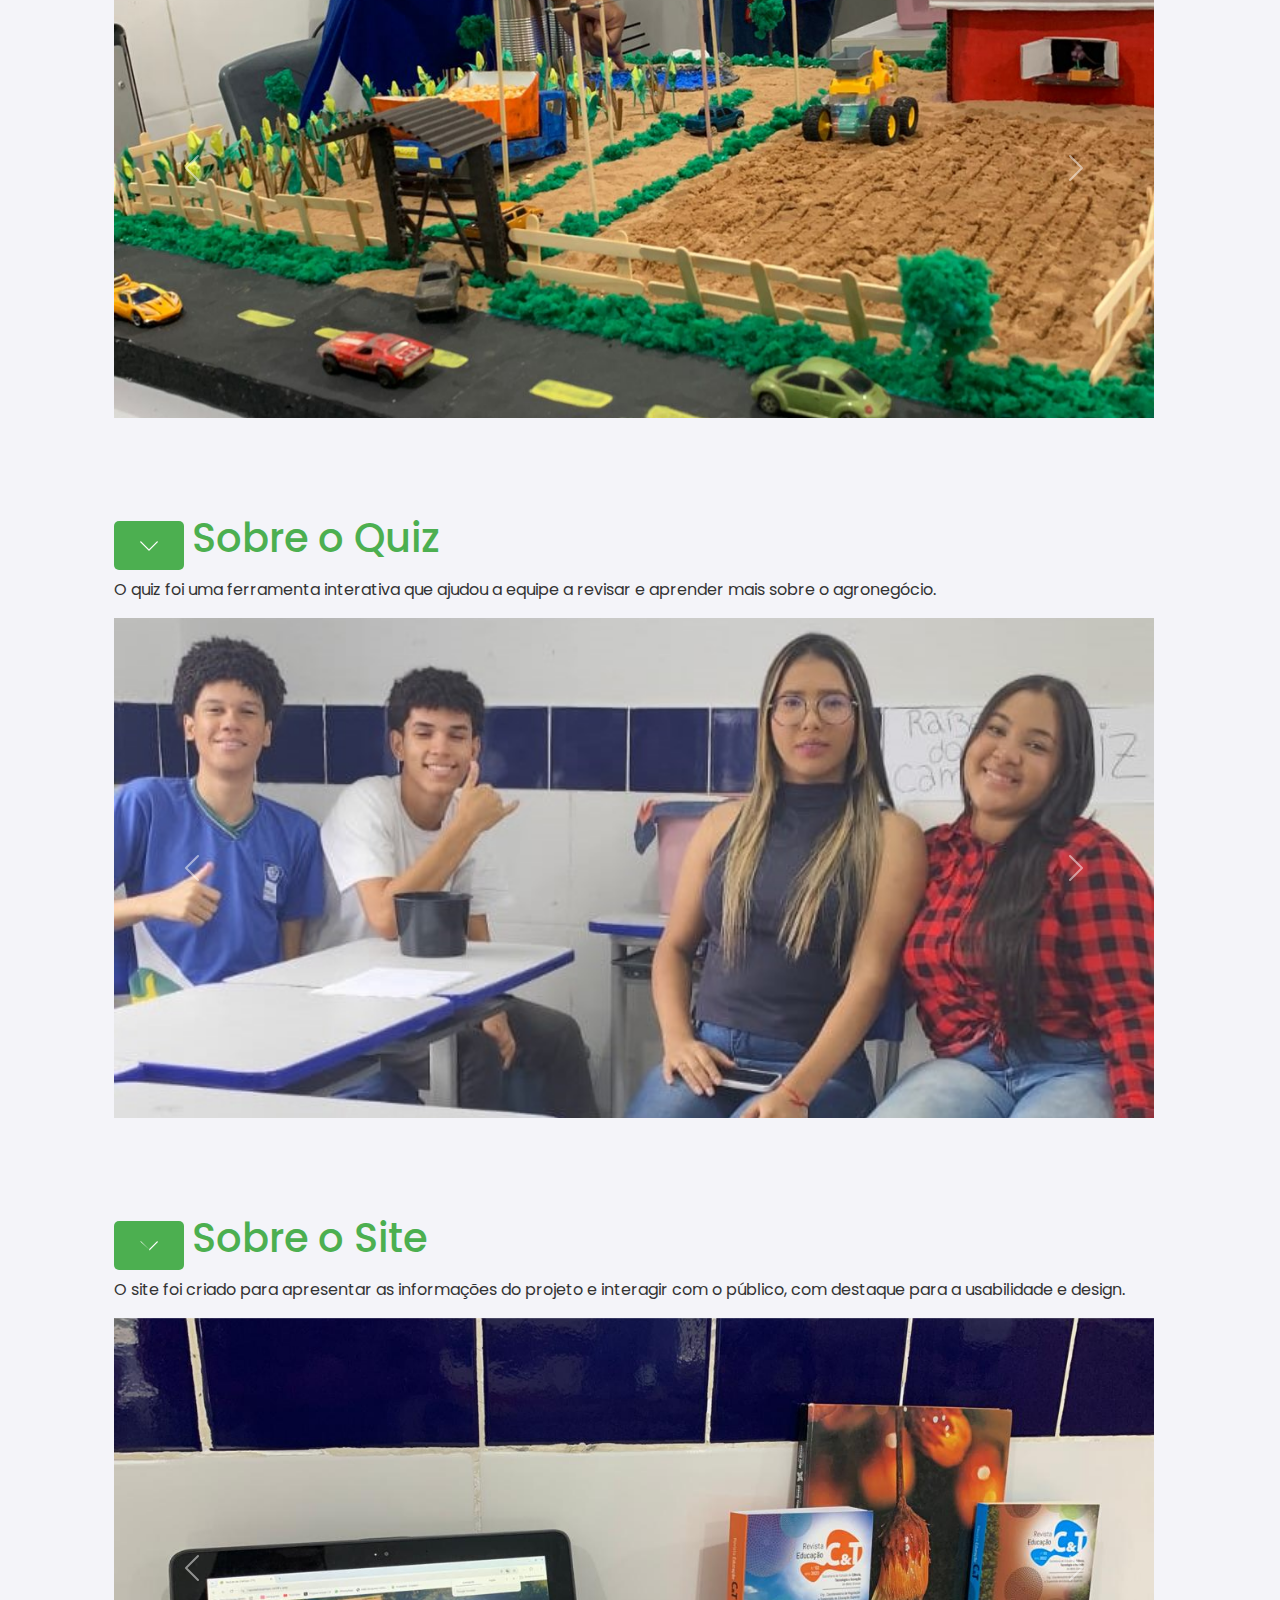
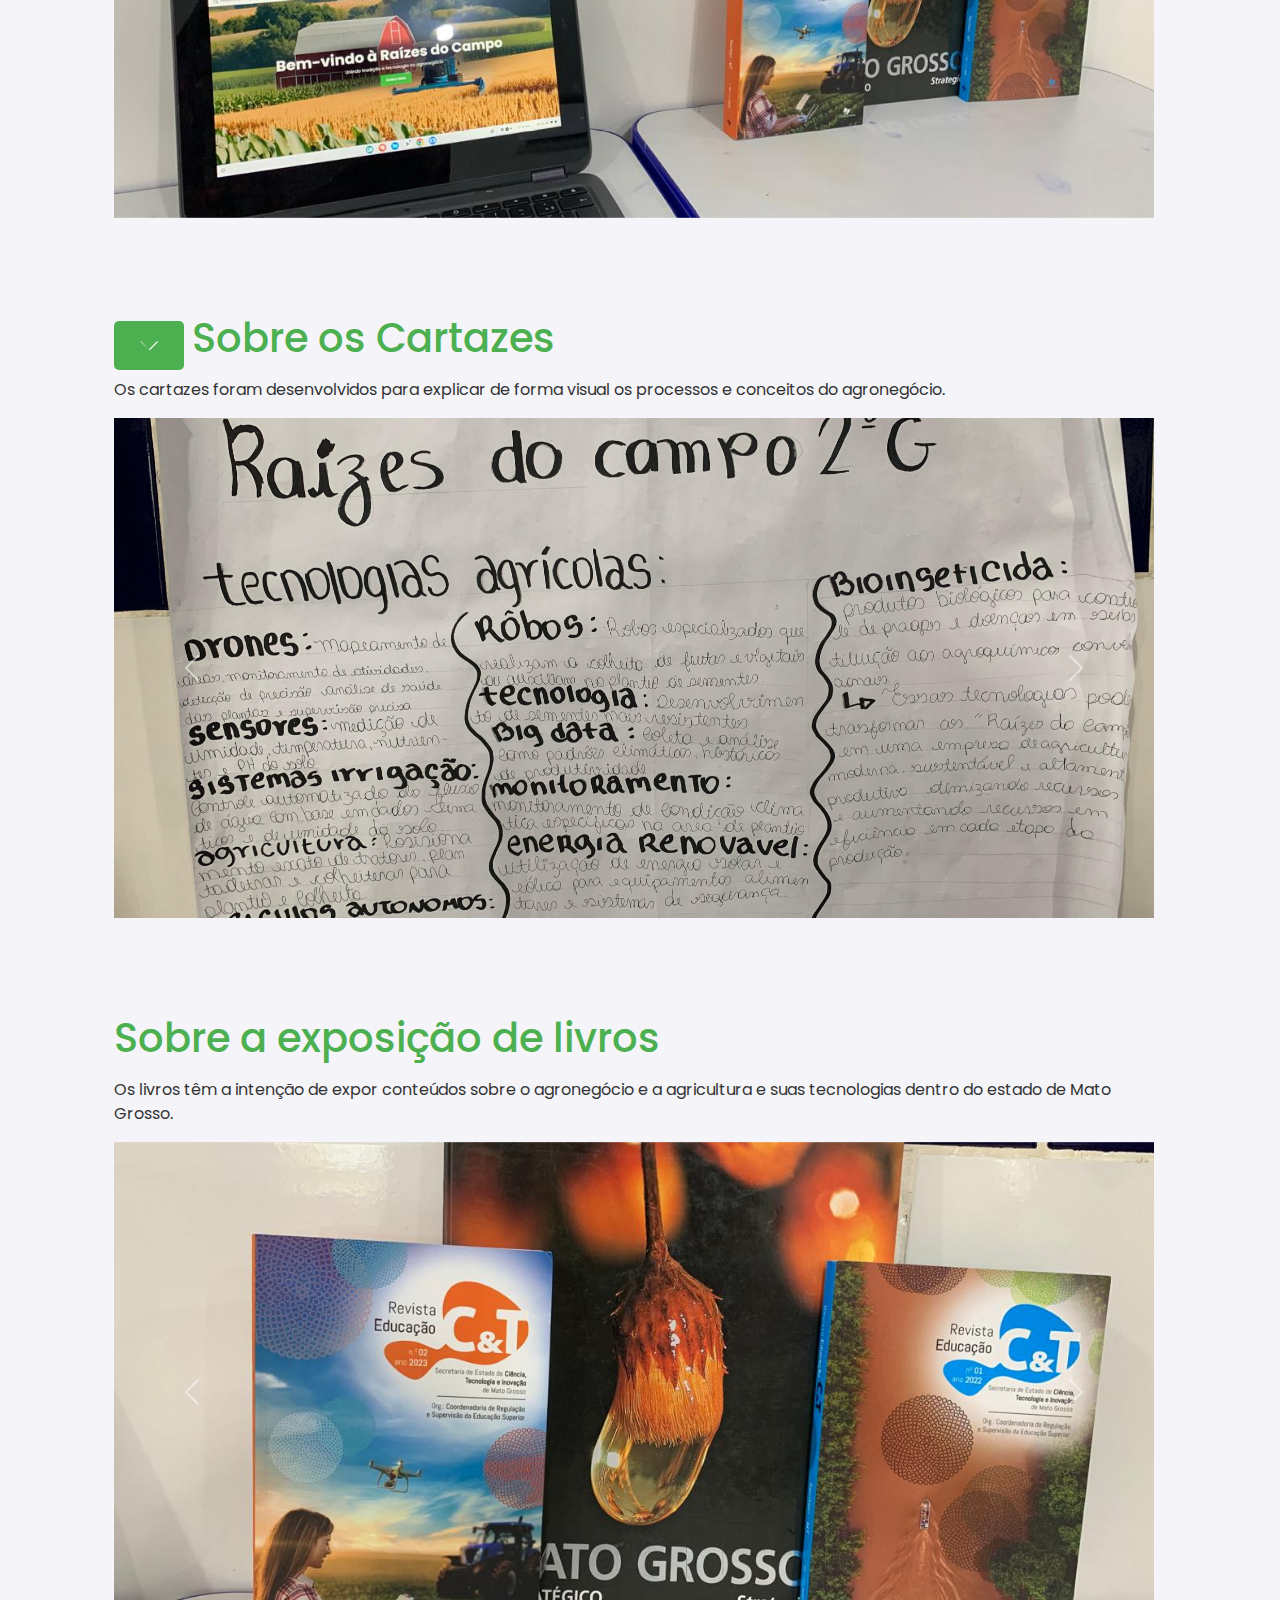
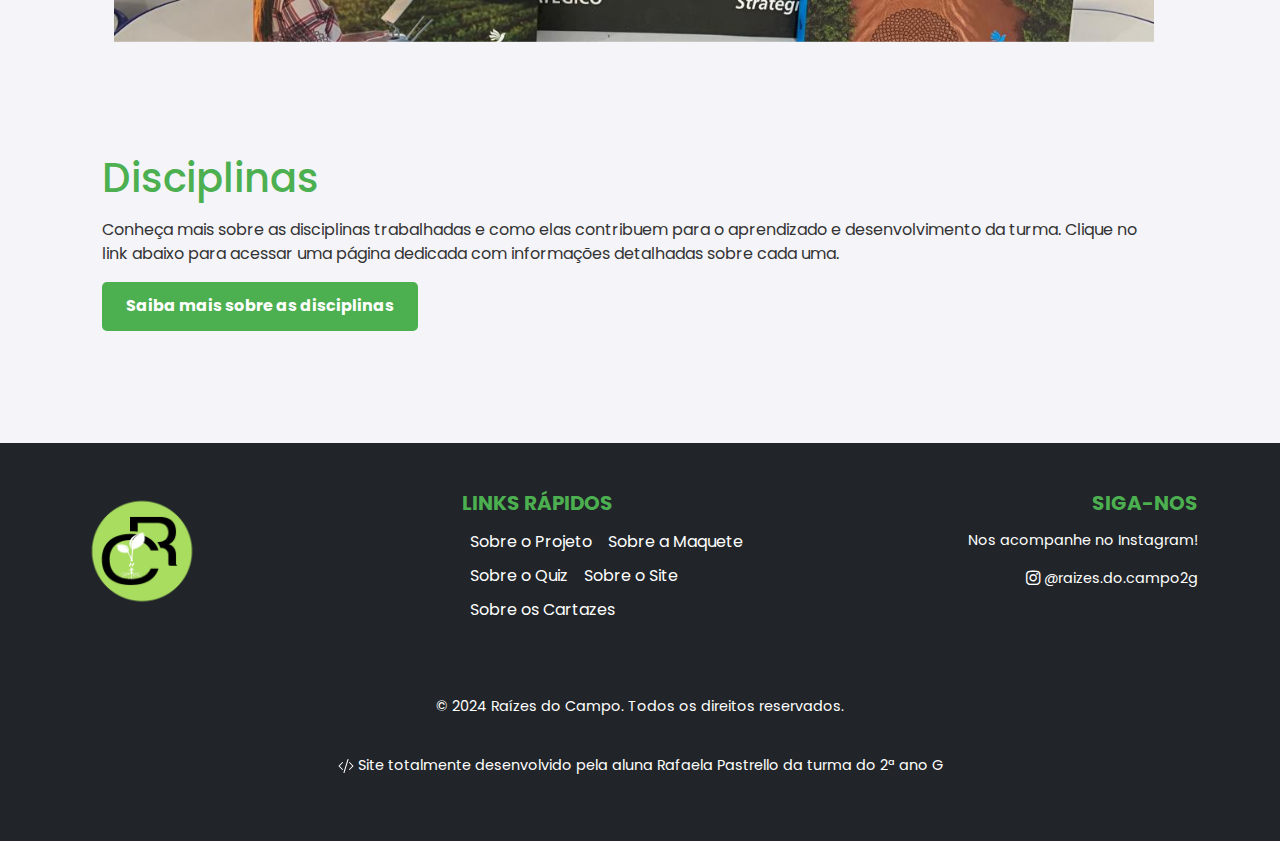
==== commit f4a5aa15: "secao cartazes" ====
--- a/index.html
+++ b/index.html
@@ -300,6 +300,10 @@
                                         <img src="img/site/Imagem do WhatsApp de 2024-11-22 à(s) 09.54.09_e91b5b65.jpg"
                                             class="d-block w-100" alt="Imagem do Site 3">
                                     </div>
+                                    <div class="carousel-item">
+                                        <img src="img/site/Captura de tela 2024-12-02 091556.png" class="d-block w-100"
+                                            alt="Imagem do Site 3">
+                                    </div>
                                 </div>
                                 <button class="carousel-control-prev" type="button" data-bs-target="#carouselSite"
                                     data-bs-slide="prev">
@@ -315,13 +319,75 @@
                         </div>
                     </section>
 
-
                     <!-- Seção "Sobre os Cartazes" -->
                     <section id="cartazes" class="py-5">
                         <div class="container">
-                            <h2>Sobre os Cartazes</h2>
+                            <!-- Título com ícone de seta à esquerda -->
+                            <div class="d-flex align-items-center">
+                                <button id="toggleCartazesDescription" class="btn btn-link text-decoration-none me-2">
+                                    <i class="fas fa-chevron-down"></i>
+                                    <svg xmlns="http://www.w3.org/2000/svg" width="22" height="22" fill="currentColor"
+                                        class="bi bi-chevron-down" viewBox="0 0 16 16">
+                                        <path fill-rule="evenodd"
+                                            d="M1.646 4.646a.5.5 0 0 1 .708 0L8 10.293l5.646-5.647a.5.5 0 0 1 .708.708l-6 6a.5.5 0 0 1 0-.708" />
+                                    </svg>
+                                </button>
+                                <h2>Sobre os Cartazes</h2>
+                            </div>
+
+                            <!-- Descrição inicial -->
                             <p>Os cartazes foram desenvolvidos para explicar de forma visual os processos e conceitos do
                                 agronegócio.</p>
+
+                            <!-- Descrição mais completa (inicialmente oculta) -->
+                            <div id="fullCartazesDescription" class="d-none">
+                                <p>Segue um resumo dos cartazes apresentados:</p>
+
+                                <h3><strong>1. Vínculo de cada disciplina</strong></h3>
+                                <p>Este cartaz destacou a relevância de integrar o projeto <strong>"Raízes do
+                                        Campo"</strong> com diversas disciplinas escolares, evidenciando a abordagem
+                                    interdisciplinar. Foram expostos exemplos práticos e justificativas para conectar o
+                                    empreendedorismo agrícola com áreas como biologia, geografia, matemática e outras,
+                                    mostrando como essa conexão pode enriquecer o aprendizado e a avaliação, tornando o
+                                    projeto mais completo e significativo.</p>
+
+                                <h3><strong>2. Tecnologias agrícolas</strong></h3>
+                                <p>Este cartaz apresentou uma lista de tecnologias inovadoras aplicáveis ao projeto
+                                    <strong>"Raízes do Campo"</strong>, focando na modernização e sustentabilidade do
+                                    campo. Algumas tecnologias destacadas incluem:</p>
+                                <ul>
+                                    <li><strong>Drones Agrícolas:</strong> para monitoramento e análise de saúde das
+                                        plantas.</li>
+                                    <li><strong>Sensores de Solo:</strong> que medem umidade e nutrientes.</li>
+                                    <li><strong>Sistemas de Irrigação Inteligente:</strong> que economizam água.</li>
+                                    <li><strong>Agricultura de Precisão com GPS:</strong> para eficiência no plantio e
+                                        colheita.</li>
+                                    <li><strong>Energia Renovável:</strong> como painéis solares, para reduzir custos.
+                                    </li>
+                                    <li><strong>Robôs de Colheita:</strong> e estufas inteligentes para aumentar a
+                                        produtividade.</li>
+                                </ul>
+                                <p>Cada item foi explicado em termos de uso prático e benefícios, evidenciando como
+                                    podem transformar o setor agrícola com inovação e eficiência.</p>
+
+                                <h3><strong>3. Queimadas no Agro</strong></h3>
+                                <p>Este cartaz abordou os impactos das queimadas no agronegócio, destacando os danos
+                                    ambientais, à saúde humana e as alternativas sustentáveis.</p>
+                                <p><strong>Impactos negativos:</strong></p>
+                                <ul>
+                                    <li><strong>Ambientais:</strong> Perda de biodiversidade, poluição do ar, emissão de
+                                        gases de efeito estufa e erosão do solo.</li>
+                                    <li><strong>Na saúde:</strong> Problemas respiratórios, maior risco de câncer e
+                                        doenças cardíacas.</li>
+                                </ul>
+                                <p><strong>Alternativas às queimadas:</strong></p>
+                                <ul>
+                                    <li>Métodos como preparo mecânico do solo, plantio direto e agroflorestas foram
+                                        sugeridos para minimizar os danos.</li>
+                                </ul>
+                                <p>Além disso, foram mencionadas leis ambientais, como o Código Florestal, reforçando a
+                                    necessidade de respeitar a legislação.</p>
+                            </div>
 
                             <!-- Carrossel de Imagens dos Cartazes -->
                             <div id="carouselCartazes" class="carousel slide" data-bs-ride="carousel">
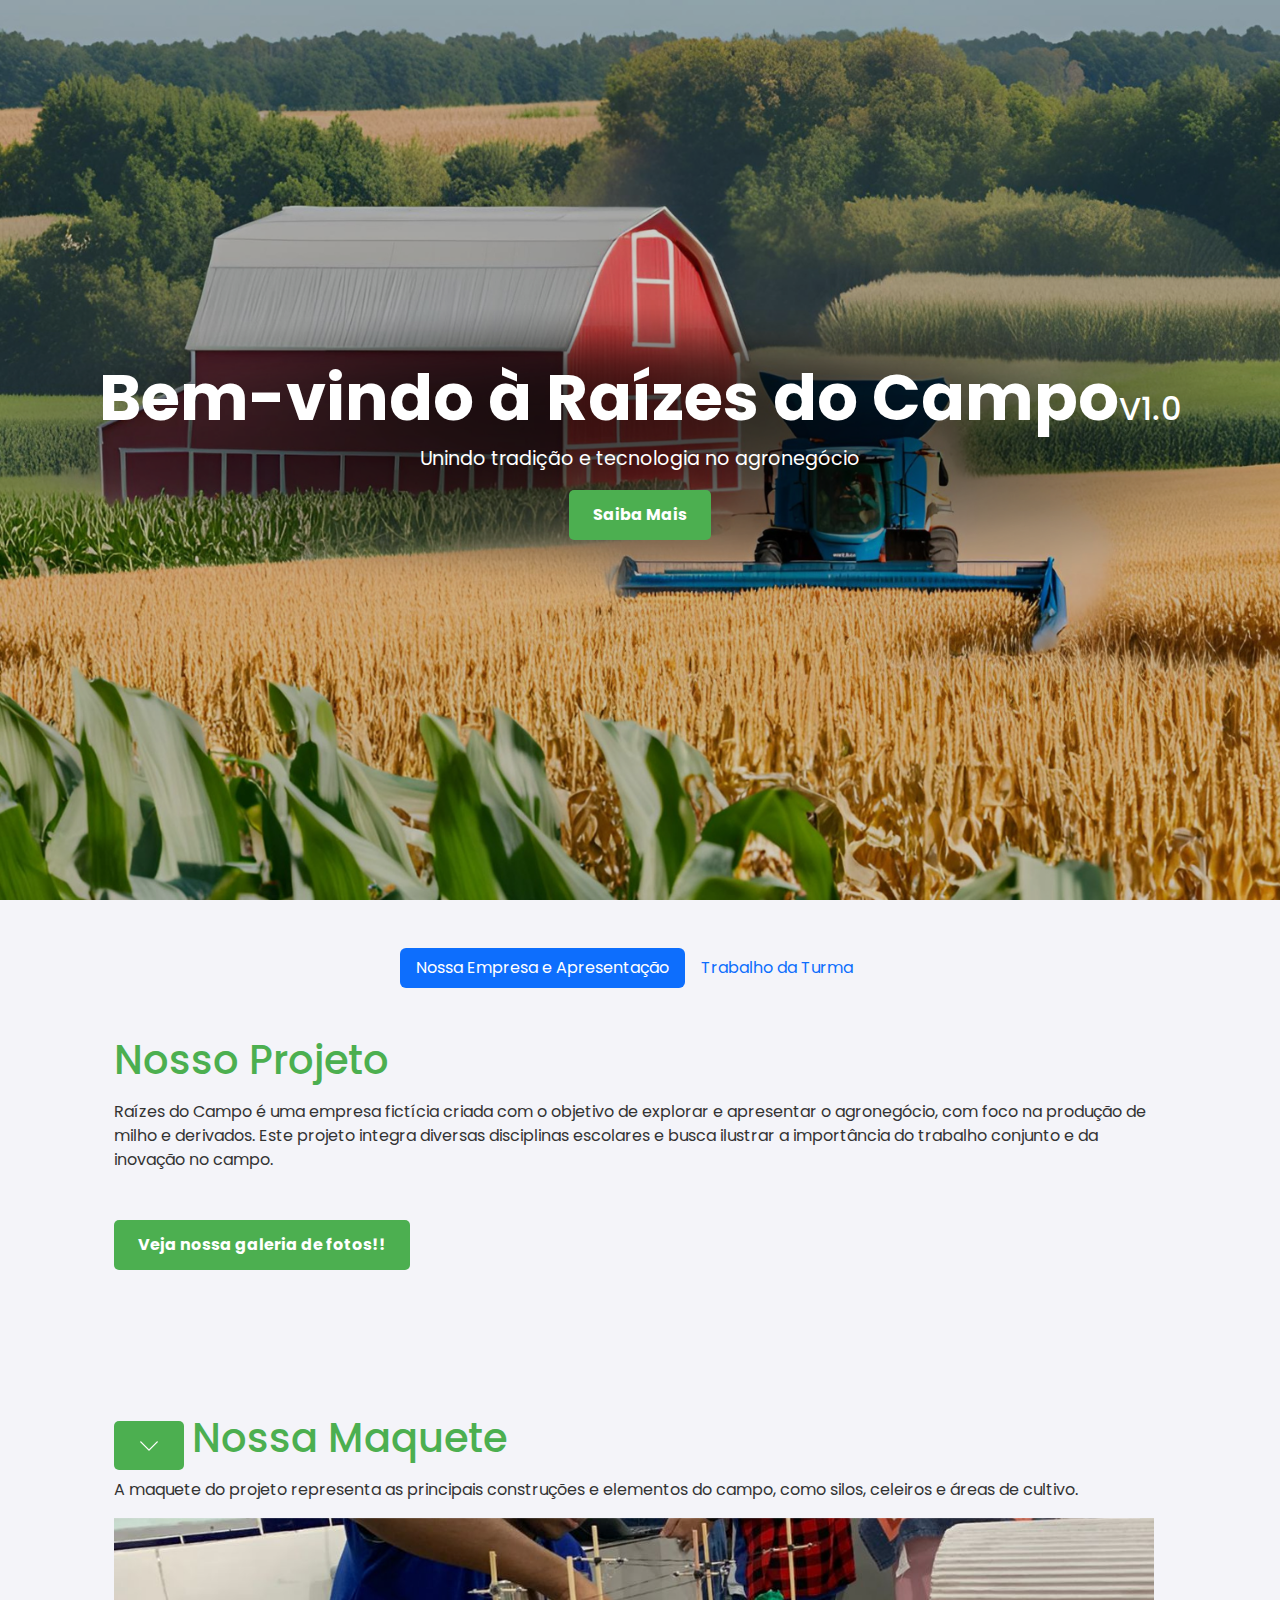
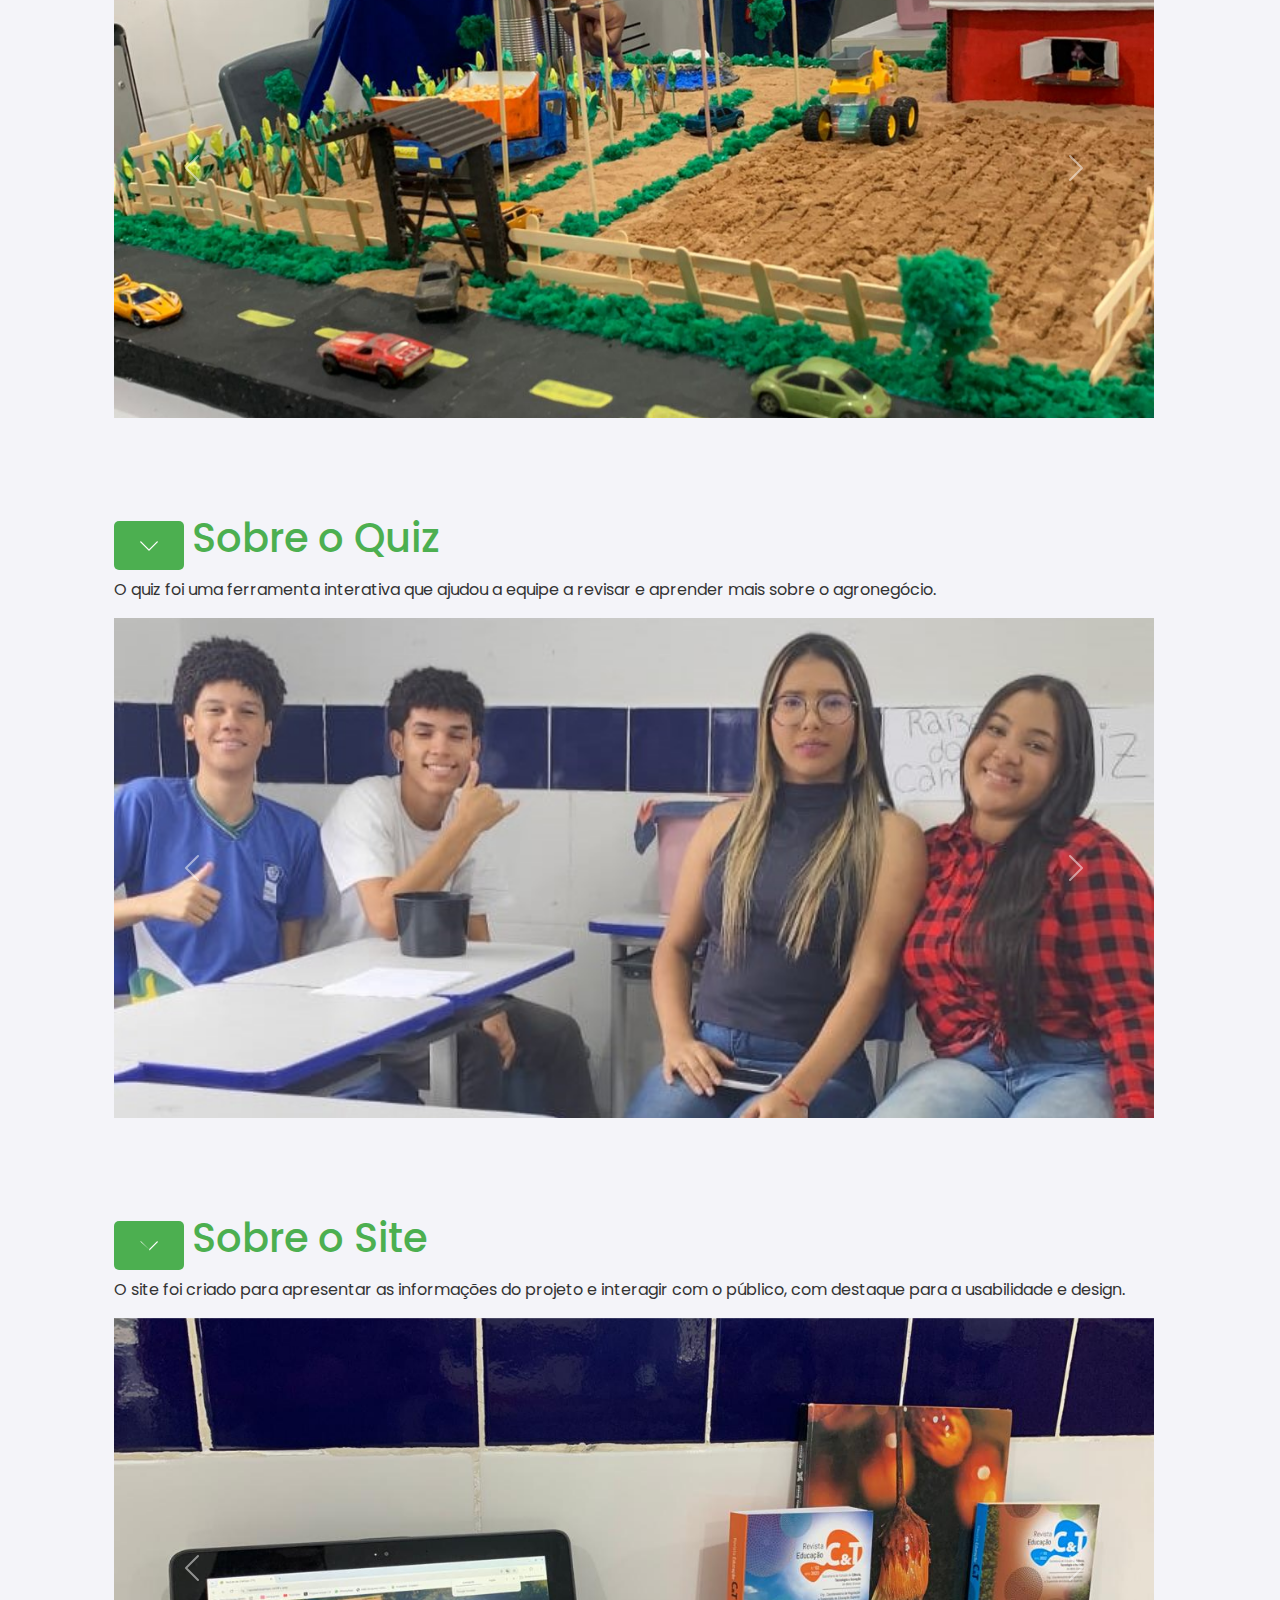
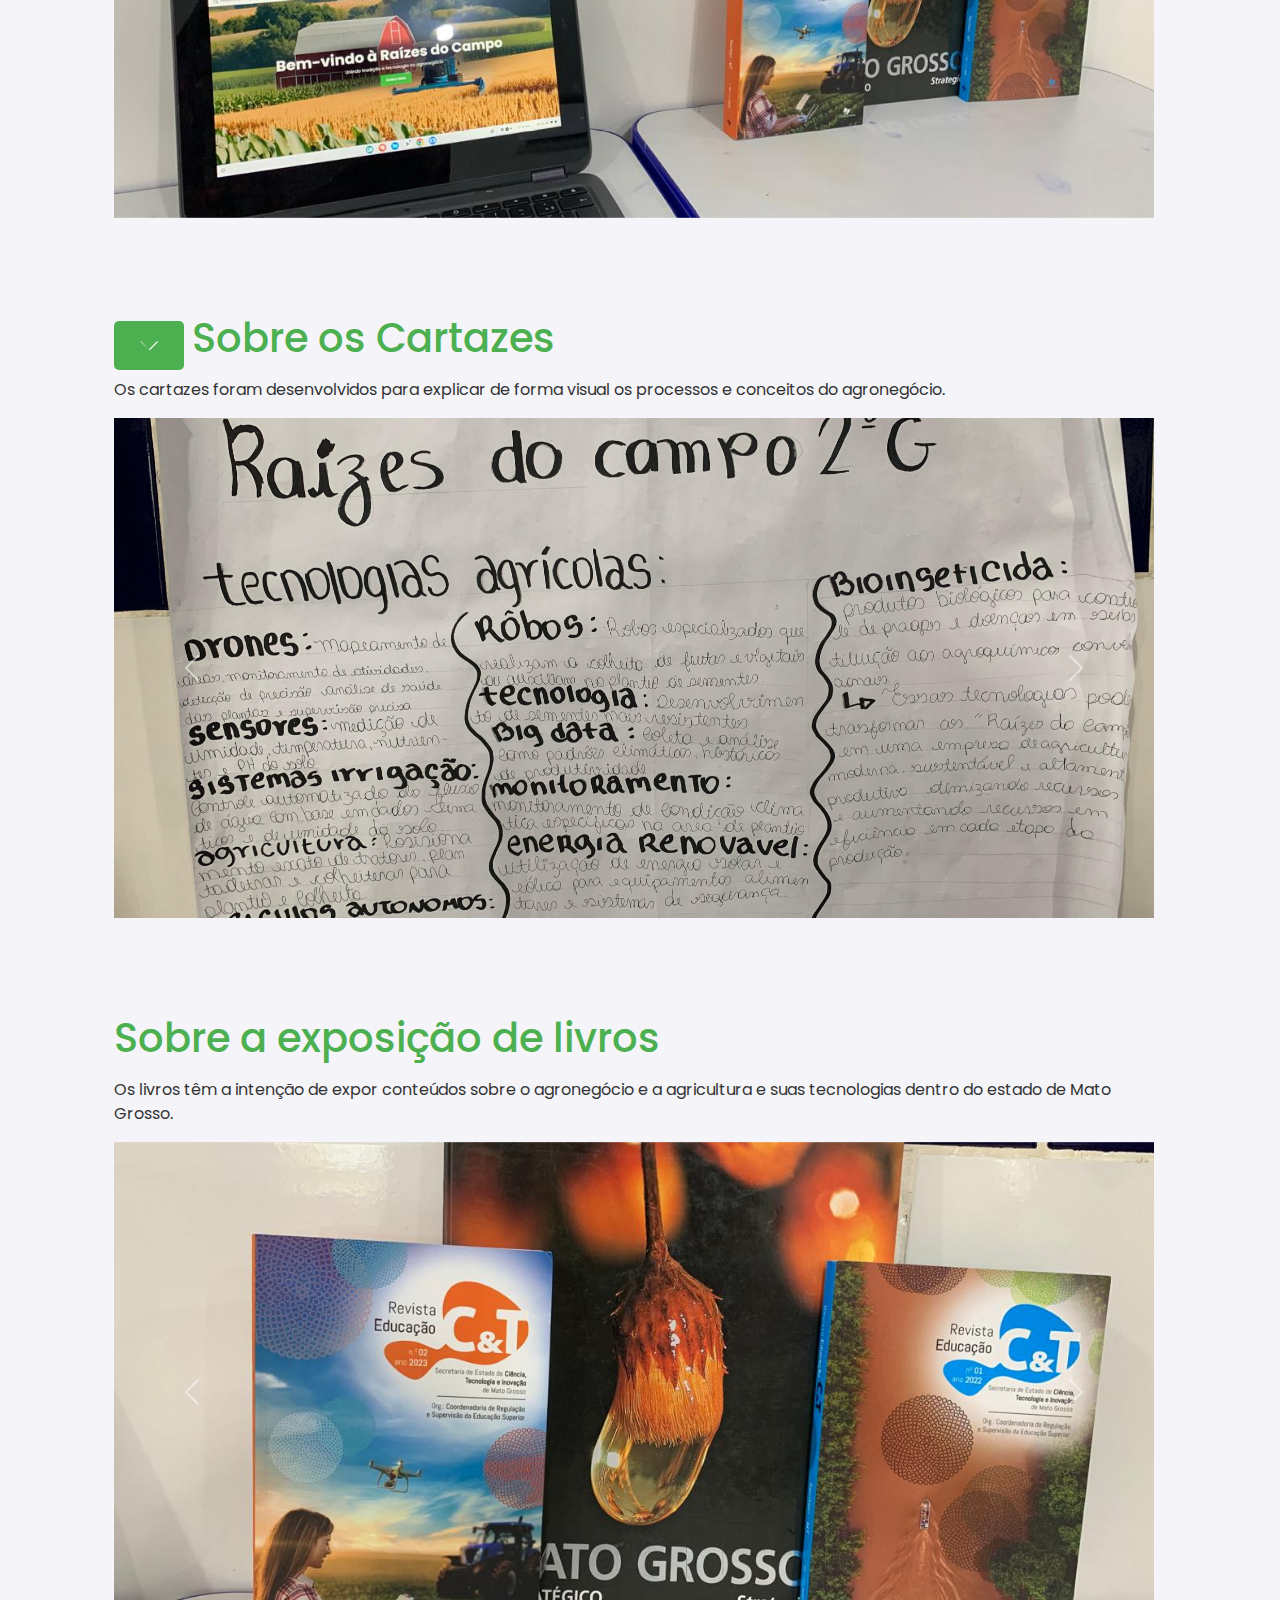
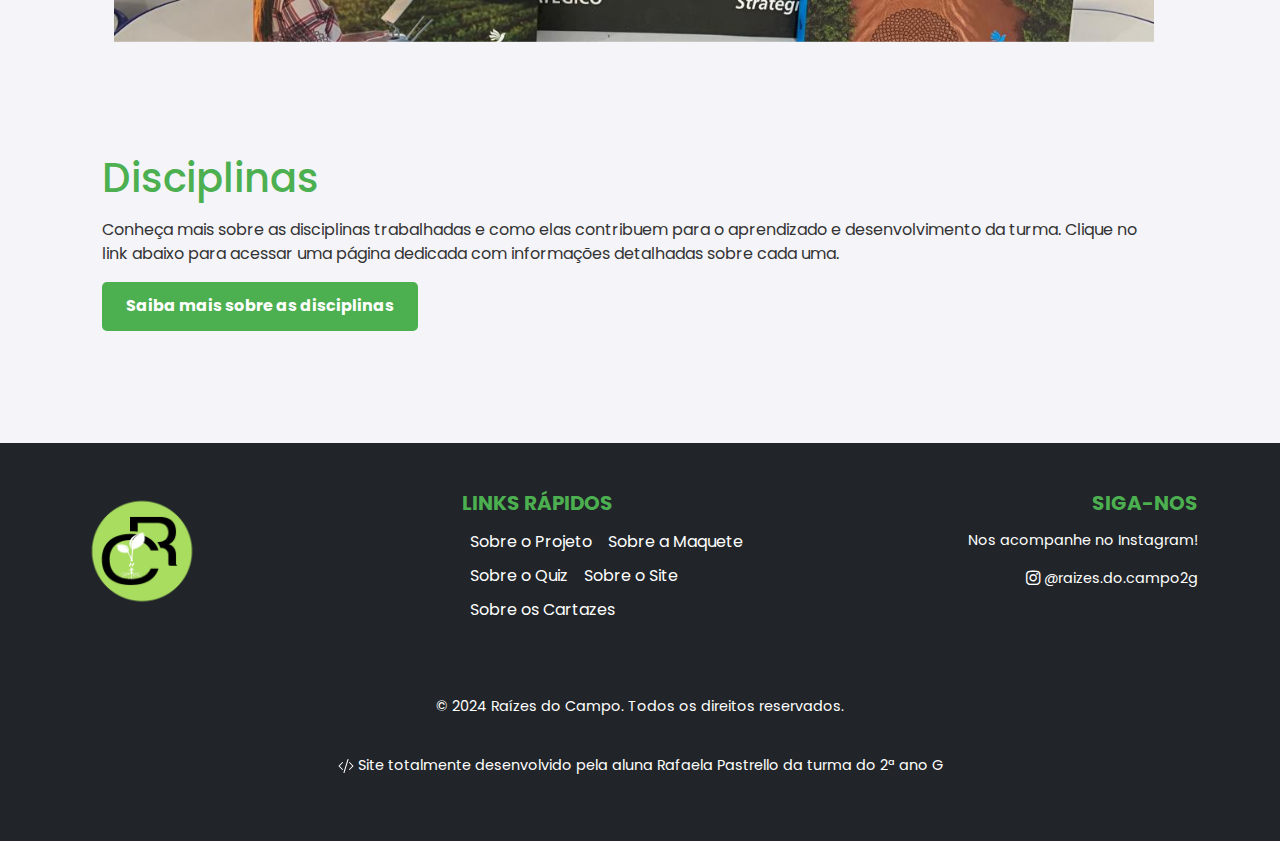
==== commit 13055ff8: "h1" ====
--- a/index.html
+++ b/index.html
@@ -32,10 +32,9 @@
     <!-- Hero Section -->
     <header class="hero">
         <div class="container text-center text-white">
-            <h1>Bem-vindo à Raízes do Campo</h1>
+            <h1 class="h1">Bem-vindo à Raízes do Campo<strong class="h2">V1.0</strong></h1>
             <p>Unindo tradição e tecnologia no agronegócio</p>
             <a href="#abas" class="btn btn-light btn-lg saiba-mais">Saiba Mais</a>
-            <p class="text-white">(Site ainda em desenvolvimento)</p>
         </div>
     </header>
 
@@ -65,7 +64,7 @@
                                 no campo.</p>
                         </div>
                         <div class="container my-5">
-                            <a href="html/galeria.html" class="btn btn-sm btn-primary btn-lg">
+                            <a href="html/galeria.html" target="_blank" class="btn btn-sm btn-primary btn-lg">
                                 Veja nossa galeria de fotos!!
                             </a>
                         </div>
@@ -304,6 +303,14 @@
                                         <img src="img/site/Captura de tela 2024-12-02 091556.png" class="d-block w-100"
                                             alt="Imagem do Site 3">
                                     </div>
+                                    <div class="carousel-item">
+                                        <img src="img/site/Imagem do WhatsApp de 2024-11-22 à(s) 13.15.09_d29a6cec.jpg"
+                                            class="d-block w-100" alt="Imagem do Site 3">
+                                    </div>
+                                    <div class="carousel-item">
+                                        <img src="img/site/Imagem do WhatsApp de 2024-11-22 à(s) 13.15.09_55f939dc.jpg"
+                                            class="d-block w-100" alt="Imagem do Site 3">
+                                    </div>
                                 </div>
                                 <button class="carousel-control-prev" type="button" data-bs-target="#carouselSite"
                                     data-bs-slide="prev">
@@ -354,7 +361,8 @@
                                 <h3><strong>2. Tecnologias agrícolas</strong></h3>
                                 <p>Este cartaz apresentou uma lista de tecnologias inovadoras aplicáveis ao projeto
                                     <strong>"Raízes do Campo"</strong>, focando na modernização e sustentabilidade do
-                                    campo. Algumas tecnologias destacadas incluem:</p>
+                                    campo. Algumas tecnologias destacadas incluem:
+                                </p>
                                 <ul>
                                     <li><strong>Drones Agrícolas:</strong> para monitoramento e análise de saúde das
                                         plantas.</li>
@@ -678,6 +686,15 @@
         </div>
     </section>
 
+    <!-- Botão de Voltar ao Topo -->
+    <button id="backToTop" class="bg-success" style="display: none;">
+        <svg xmlns="http://www.w3.org/2000/svg" width="24" height="24" fill="currentColor"
+            class="bi bi-arrow-up-circle-fill" viewBox="0 0 16 16">
+            <path
+                d="M16 8A8 8 0 1 0 0 8a8 8 0 0 0 16 0m-7.5 3.5a.5.5 0 0 1-1 0V5.707L5.354 7.854a.5.5 0 1 1-.708-.708l3-3a.5.5 0 0 1 .708 0l3 3a.5.5 0 0 1-.708.708L8.5 5.707z" />
+        </svg>
+    </button>
+
     <!-- Rodapé -->
     <footer class="bg-dark text-white py-5">
         <div class="container">
--- a/css/style.css
+++ b/css/style.css
@@ -7,6 +7,27 @@
     color: #333;
 }
 
+#backToTop {
+    position: fixed;
+    bottom: 20px;
+    right: 20px;
+    background-color: #007bff; /* Azul bootstrap */
+    color: white;
+    border: none;
+    border-radius: 50%;
+    width: 50px;
+    height: 50px;
+    box-shadow: 0px 4px 6px rgba(0, 0, 0, 0.2);
+    z-index: 1000;
+    cursor: pointer;
+    transition: opacity 0.3s ease, transform 0.3s ease;
+}
+
+#backToTop:hover {
+    background-color: #0056b3; /* Azul mais escuro */
+    transform: scale(1.1);
+}
+
 /* Hero Section */
 .hero {
     background: url('../img/hero.png') no-repeat center center/cover;
@@ -20,8 +41,10 @@
 
 /* Tamanho maior para o título da seção hero */
 .hero h1 {
-    font-size: 4rem; /* Ajuste o tamanho conforme desejado */
-    font-weight: 700; /* Peso da fonte */
+    font-size: 4rem;
+    /* Ajuste o tamanho conforme desejado */
+    font-weight: 700;
+    /* Peso da fonte */
 }
 
 .saiba-mais:hover {
@@ -44,8 +67,10 @@
 
 /* Carrossel: ajuste para melhor visualização em dispositivos móveis */
 .carousel-inner img {
-    max-height: 500px;  /* Ajusta a altura das imagens para garantir uma boa visualização */
-    object-fit: cover;  /* Garante que as imagens se ajustem ao tamanho sem distorcer */
+    max-height: 500px;
+    /* Ajusta a altura das imagens para garantir uma boa visualização */
+    object-fit: cover;
+    /* Garante que as imagens se ajustem ao tamanho sem distorcer */
 }
 
 /* Estilo para o botão */
@@ -64,14 +89,16 @@
 }
 
 .btn:hover {
-    background-color: #45a049; /* Efeito hover */
+    background-color: #45a049;
+    /* Efeito hover */
 }
 
 /* Estilo da página disciplinas.html */
 #lista-disciplinas {
     padding: 2rem;
     max-width: 800px;
-    margin: 0 auto; /* Centraliza a seção na tela */
+    margin: 0 auto;
+    /* Centraliza a seção na tela */
 }
 
 #lista-disciplinas article {
@@ -142,7 +169,8 @@
 /* Títulos de cada seção do Footer */
 footer h5 {
     font-weight: bold;
-    color: #4CAF50; /* Verde que combina com o tema */
+    color: #4CAF50;
+    /* Verde que combina com o tema */
     text-transform: uppercase;
     margin-bottom: 15px;
 }
@@ -154,7 +182,8 @@
 }
 
 footer a:hover {
-    color: #4CAF50; /* Efeito hover verde */
+    color: #4CAF50;
+    /* Efeito hover verde */
 }
 
 /* Links Rápidos: Estilo das listas */
@@ -201,91 +230,116 @@
     }
 
     #galeria .col-md-3 {
-        flex: 0 0 33.33%; /* Cada perfil ocupa um terço da linha */
-        max-width: 33.33%; /* Limita a largura máxima a um terço */
+        flex: 0 0 33.33%;
+        /* Cada perfil ocupa um terço da linha */
+        max-width: 33.33%;
+        /* Limita a largura máxima a um terço */
     }
 
     #galeria img {
-        width: 100px; /* Reduz o tamanho das imagens */
-        height: 100px; /* Mantém o formato circular */
+        width: 100px;
+        /* Reduz o tamanho das imagens */
+        height: 100px;
+        /* Mantém o formato circular */
     }
 
     #galeria h5 {
-        font-size: 0.9rem; /* Reduz o tamanho da fonte do nome */
+        font-size: 0.9rem;
+        /* Reduz o tamanho da fonte do nome */
     }
 
     section {
-        padding: 2rem 1rem; /* Reduz o padding lateral em telas menores */
+        padding: 2rem 1rem;
+        /* Reduz o padding lateral em telas menores */
     }
 }
 
 /* Ajuste para telas muito pequenas */
 @media (max-width: 576px) {
     #galeria .col-md-3 {
-        flex: 0 0 50%; /* Cada perfil ocupa metade da linha */
-        max-width: 50%; /* Limita a largura máxima a metade */
+        flex: 0 0 50%;
+        /* Cada perfil ocupa metade da linha */
+        max-width: 50%;
+        /* Limita a largura máxima a metade */
     }
 
     #galeria img {
-        width: 80px; /* Reduz ainda mais as imagens */
+        width: 80px;
+        /* Reduz ainda mais as imagens */
         height: 80px;
     }
 
     #galeria h5 {
-        font-size: 0.8rem; /* Fonte menor para os nomes */
-    }
-
-/* Galeria dos Participantes */
-#galeria {
-    padding: 3rem 0; /* Padding padrão, para telas maiores */
-}
-
-/* Ajuste para telas menores */
-@media (max-width: 768px) {
-    /* Remove as margens laterais no container */
-    .container {
+        font-size: 0.8rem;
+        /* Fonte menor para os nomes */
+    }
+
+    /* Galeria dos Participantes */
+    #galeria {
+        padding: 3rem 0;
+        /* Padding padrão, para telas maiores */
+    }
+
+    /* Ajuste para telas menores */
+    @media (max-width: 768px) {
+
+        /* Remove as margens laterais no container */
+        .container {
+            padding-left: 0;
+            padding-right: 0;
+        }
+
+        /* Remove o padding da seção de galeria para telas menores */
+        #galeria {
+            padding-left: 0;
+            padding-right: 0;
+        }
+    }
+
+
+    section {
+        padding: 1.5rem 0.5rem;
+        /* Padding ainda menor para dispositivos pequenos */
+    }
+
+    #abas .nav-pills .nav-link {
+        font-size: 12px;
+        /* Reduz o tamanho da fonte */
+        padding: 0.5rem 0.5rem;
+        /* Ajusta o espaçamento interno */
+    }
+
+    #abas .nav-pills {
+        display: flex;
+        /* Flexbox dentro do contêiner de abas */
+        justify-content: center;
+        /* Centraliza as abas horizontalmente */
         padding-left: 0;
-        padding-right: 0;
-    }
-
-    /* Remove o padding da seção de galeria para telas menores */
-    #galeria {
-        padding-left: 0;
-        padding-right: 0;
-    }
-}
-
-
-    section {
-        padding: 1.5rem 0.5rem; /* Padding ainda menor para dispositivos pequenos */
-    }
-
-    #abas .nav-pills .nav-link {
-        font-size: 12px; /* Reduz o tamanho da fonte */
-        padding: 0.5rem 0.5rem; /* Ajusta o espaçamento interno */
-    }
-
-    #abas .nav-pills {
-        display: flex; /* Flexbox dentro do contêiner de abas */
-        justify-content: center; /* Centraliza as abas horizontalmente */
-        padding-left: 0; /* Remove a margem padrão */
-        list-style: none; /* Remove os marcadores */
+        /* Remove a margem padrão */
+        list-style: none;
+        /* Remove os marcadores */
     }
 
     #abas .nav-item {
-        flex: 1; /* Faz as abas ocuparem o mesmo espaço */
-        text-align: center; /* Centraliza o texto das abas */
+        flex: 1;
+        /* Faz as abas ocuparem o mesmo espaço */
+        text-align: center;
+        /* Centraliza o texto das abas */
     }
 }
 
 /* Centraliza as abas */
 #abas {
-    display: flex; /* Ativa o Flexbox */
-    justify-content: center; /* Centraliza horizontalmente */
-    width: 100%; /* Garante que o contêiner ocupe toda a largura disponível */
+    display: flex;
+    /* Ativa o Flexbox */
+    justify-content: center;
+    /* Centraliza horizontalmente */
+    width: 100%;
+    /* Garante que o contêiner ocupe toda a largura disponível */
 }
 
 /* Opcional: Centraliza o texto das abas se necessário */
 #abas .nav-pills .nav-item {
-    text-align: center; /* Centraliza o texto das abas */
-}
+    text-align: center;
+    /* Centraliza o texto das abas */
+}